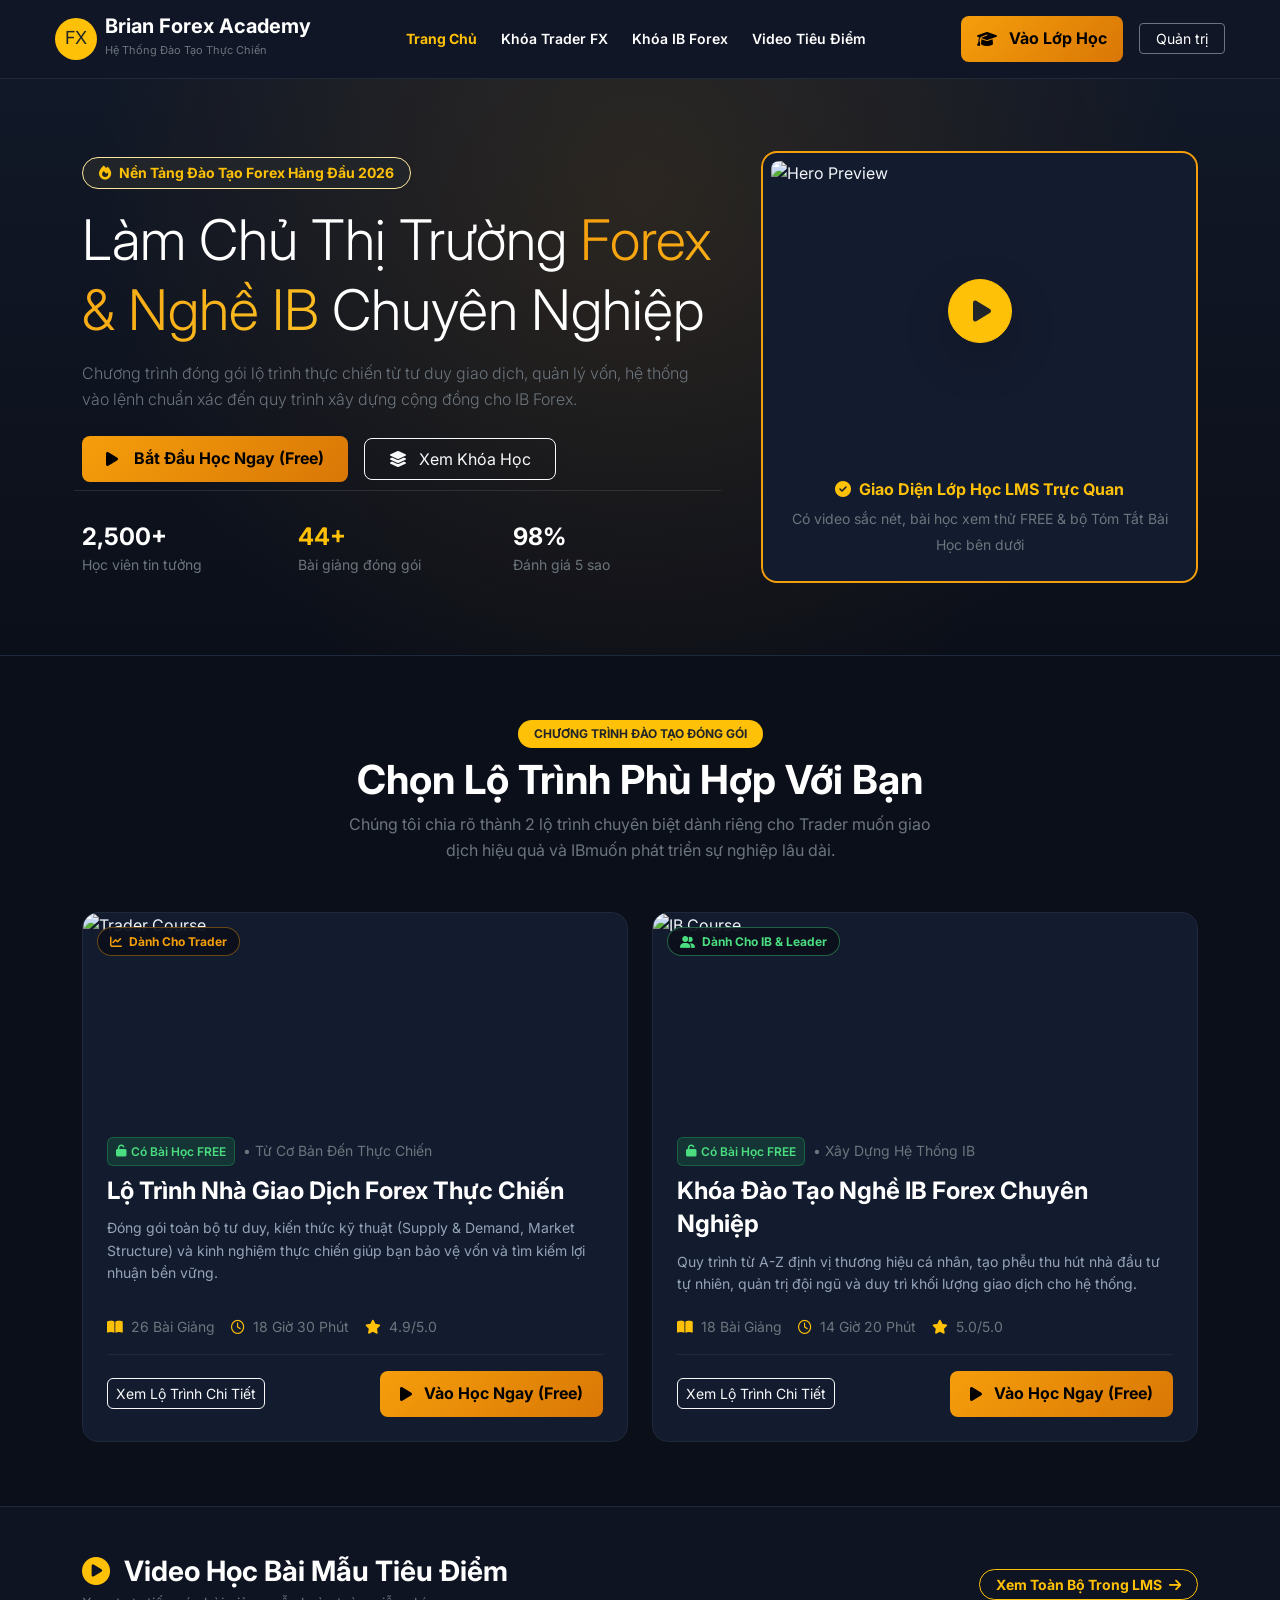
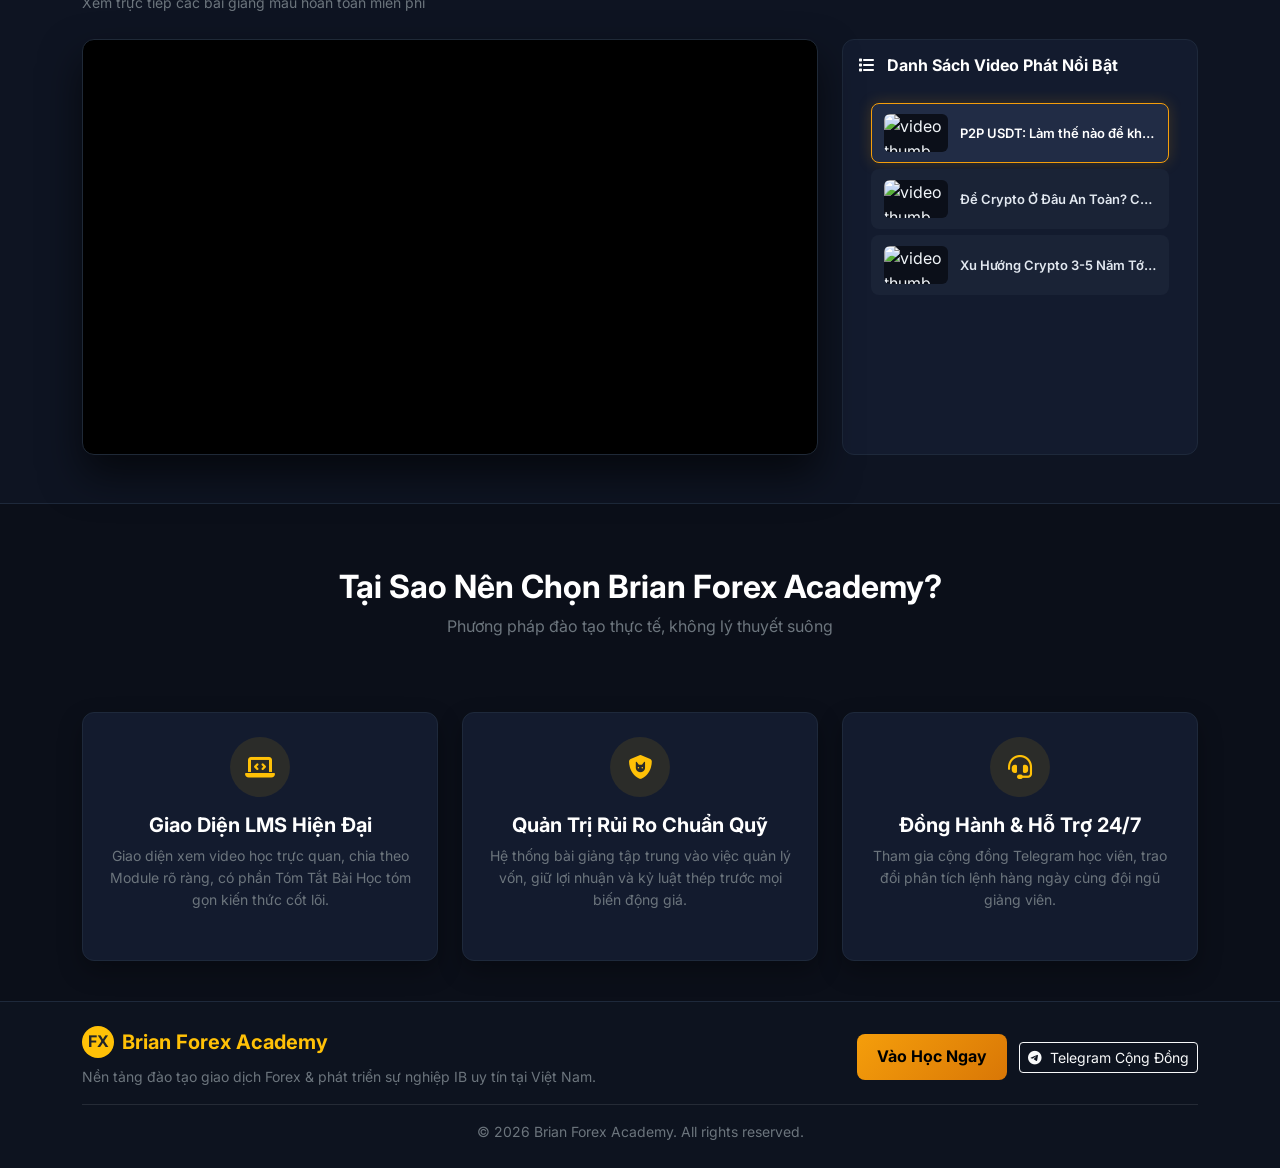
==== index.html @ 34efaf7a "Transform website into dedicated Brian Forex Academy Course Platform: update homepage to full Course" ====
<!DOCTYPE html>
<html lang="vi">
<head>
    <meta charset="UTF-8">
    <meta name="viewport" content="width=device-width, initial-scale=1.0">
    <title>Brian Forex Academy - Nền Tảng Đào Tạo Forex Thực Chiến</title>
    <!-- Google Fonts Inter & Bootstrap 5 -->
    <link href="https://fonts.googleapis.com/css2?family=Inter:wght@400;500;600;700;800&display=swap" rel="stylesheet">
    <link href="https://cdn.jsdelivr.net/npm/bootstrap@5.3.0/dist/css/bootstrap.min.css" rel="stylesheet">
    <!-- FontAwesome Icons -->
    <link rel="stylesheet" href="https://cdnjs.cloudflare.com/ajax/libs/font-awesome/6.4.0/css/all.min.css">
    <link rel="stylesheet" href="style.css">
    <!-- Netlify Identity Widget -->
    <script src="https://identity.netlify.com/v1/netlify-identity-widget.js"></script>
</head>
<body class="lms-body">

    <!-- Top Navigation Header -->
    <header class="py-3 px-4 sticky-top" style="background: rgba(17, 24, 39, 0.95); backdrop-filter: blur(12px); border-bottom: 1px solid #1f2937; z-index: 1000;">
        <div class="container d-flex align-items-center justify-content-between">
            <a href="index.html" class="d-flex align-items-center gap-2 text-decoration-none">
                <div class="rounded-circle bg-warning text-dark d-flex align-items-center justify-content-center fw-extrabold" style="width:42px; height:42px; font-size:18px;">FX</div>
                <div>
                    <span class="fs-5 fw-bold text-white d-block lh-1">Brian Forex Academy</span>
                    <span class="text-secondary small" style="font-size:11px;">Hệ Thống Đào Tạo Thực Chiến</span>
                </div>
            </a>
            
            <nav class="d-none d-md-flex align-items-center gap-4">
                <a href="index.html" class="text-warning fw-bold text-decoration-none small">Trang Chủ</a>
                <a href="course.html?course=forex-trader" class="text-white hover-warning text-decoration-none small fw-semibold">Khóa Trader FX</a>
                <a href="course.html?course=forex-ib" class="text-white hover-warning text-decoration-none small fw-semibold">Khóa IB Forex</a>
                <a href="#featured-videos" class="text-white hover-warning text-decoration-none small fw-semibold">Video Tiêu Điểm</a>
            </nav>

            <div class="d-flex align-items-center gap-3">
                <a href="learn.html?course=forex-trader" class="btn-gold btn-sm px-3">
                    <i class="fa-solid fa-graduation-cap me-1"></i> Vào Lớp Học
                </a>
                <a href="/admin/" class="btn btn-outline-secondary btn-sm px-3 text-white border-secondary">Quản trị</a>
            </div>
        </div>
    </header>

    <!-- Hero Section: Main Academy Banner -->
    <section class="py-5 text-center text-md-start" style="background: radial-gradient(circle at 50% 20%, rgba(245, 158, 11, 0.12) 0%, rgba(11, 15, 25, 0) 70%), linear-gradient(180deg, #111827 0%, #0b0f19 100%); border-bottom: 1px solid #1e293b;">
        <div class="container py-4">
            <div class="row align-items-center g-5">
                <div class="col-lg-7">
                    <div class="d-inline-flex align-items-center gap-2 bg-dark border border-warning-subtle text-warning px-3 py-1 rounded-pill small fw-bold mb-3">
                        <i class="fa-solid fa-fire text-warning"></i> Nền Tảng Đào Tạo Forex Hàng Đầu 2026
                    </div>
                    <h1 class="display-4 fw-extrabold text-white mb-3 lh-sm">
                        Làm Chủ Thị Trường <span style="color: #f59e0b; background: linear-gradient(135deg, #f59e0b 0%, #fbbf24 100%); -webkit-background-clip: text; -webkit-text-fill-color: transparent;">Forex & Nghề IB</span> Chuyên Nghiệp
                    </h1>
                    <p class="lead text-secondary mb-4 fs-6" style="max-width: 620px;">
                        Chương trình đóng gói lộ trình thực chiến từ tư duy giao dịch, quản lý vốn, hệ thống vào lệnh chuẩn xác đến quy trình xây dựng cộng đồng cho IB Forex.
                    </p>

                    <div class="d-flex flex-wrap align-items-center gap-3 justify-content-center justify-content-md-start mb-4">
                        <a href="learn.html?course=forex-trader" class="btn-gold btn-lg px-4 fs-6">
                            <i class="fa-solid fa-play me-2"></i> Bắt Đầu Học Ngay (Free)
                        </a>
                        <a href="#courses-overview" class="btn btn-outline-light btn-lg px-4 fs-6 rounded-3">
                            <i class="fa-solid fa-layer-group me-2"></i> Xem Khóa Học
                        </a>
                    </div>

                    <!-- Trust Stats Badges -->
                    <div class="row g-3 pt-3 border-top border-secondary border-opacity-25 text-center text-md-start">
                        <div class="col-4">
                            <h4 class="fw-bold text-white mb-0">2,500+</h4>
                            <small class="text-secondary">Học viên tin tưởng</small>
                        </div>
                        <div class="col-4">
                            <h4 class="fw-bold text-warning mb-0">44+</h4>
                            <small class="text-secondary">Bài giảng đóng gói</small>
                        </div>
                        <div class="col-4">
                            <h4 class="fw-bold text-white mb-0">98%</h4>
                            <small class="text-secondary">Đánh giá 5 sao</small>
                        </div>
                    </div>
                </div>

                <div class="col-lg-5">
                    <div class="course-card-dark p-2" style="border: 2px solid #f59e0b; background: #131b2e;">
                        <div class="position-relative overflow-hidden rounded-3">
                            <img src="https://images.unsplash.com/photo-1611974789855-9c2a0a7236a3?auto=format&fit=crop&w=1200&q=80" class="w-100" style="height: 300px; object-fit: cover;" alt="Hero Preview">
                            <a href="learn.html?course=forex-trader" class="position-absolute top-50 start-50 translate-middle btn btn-warning rounded-circle d-flex align-items-center justify-content-center shadow-lg" style="width:64px; height:64px; font-size:24px;">
                                <i class="fa-solid fa-play text-dark ms-1"></i>
                            </a>
                        </div>
                        <div class="p-3 text-center">
                            <div class="text-warning fw-bold mb-1"><i class="fa-solid fa-circle-check me-1"></i> Giao Diện Lớp Học LMS Trực Quan</div>
                            <small class="text-secondary">Có video sắc nét, bài học xem thử FREE & bộ Tóm Tắt Bài Học bên dưới</small>
                        </div>
                    </div>
                </div>
            </div>
        </div>
    </section>

    <!-- Main Course Selection Section -->
    <section class="py-5" id="courses-overview">
        <div class="container py-3">
            <div class="text-center mb-5">
                <span class="badge bg-warning text-dark font-bold px-3 py-2 rounded-pill mb-2">CHƯƠNG TRÌNH ĐÀO TẠO ĐÓNG GÓI</span>
                <h2 class="display-6 fw-bold text-white">Chọn Lộ Trình Phù Hợp Với Bạn</h2>
                <p class="text-secondary mx-auto" style="max-width: 600px;">
                    Chúng tôi chia rõ thành 2 lộ trình chuyên biệt dành riêng cho Trader muốn giao dịch hiệu quả và IBmuốn phát triển sự nghiệp lâu dài.
                </p>
            </div>

            <div class="row g-4">
                <!-- Course 1: Trader Track -->
                <div class="col-lg-6">
                    <div class="course-card-dark">
                        <div class="course-card-img-wrapper">
                            <img src="https://images.unsplash.com/photo-1611974789855-9c2a0a7236a3?auto=format&fit=crop&w=1200&q=80" class="course-card-img" alt="Trader Course">
                            <span class="course-card-badge"><i class="fa-solid fa-chart-line me-1"></i> Dành Cho Trader</span>
                        </div>
                        <div class="course-card-body">
                            <div class="d-flex align-items-center gap-2 mb-2">
                                <span class="badge-free py-1 px-2"><i class="fa-solid fa-unlock"></i> Có Bài Học FREE</span>
                                <span class="text-secondary small">• Từ Cơ Bản Đến Thực Chiến</span>
                            </div>
                            <h3 class="course-card-title fs-4">Lộ Trình Nhà Giao Dịch Forex Thực Chiến</h3>
                            <p class="course-card-desc">
                                Đóng gói toàn bộ tư duy, kiến thức kỹ thuật (Supply & Demand, Market Structure) và kinh nghiệm thực chiến giúp bạn bảo vệ vốn và tìm kiếm lợi nhuận bền vững.
                            </p>

                            <div class="d-flex align-items-center gap-3 text-secondary small mb-3">
                                <span><i class="fa-solid fa-book-open text-warning me-1"></i> 26 Bài Giảng</span>
                                <span><i class="fa-regular fa-clock text-warning me-1"></i> 18 Giờ 30 Phút</span>
                                <span><i class="fa-solid fa-star text-warning me-1"></i> 4.9/5.0</span>
                            </div>

                            <div class="course-card-footer">
                                <a href="course.html?course=forex-trader" class="btn btn-outline-light btn-sm rounded-2">
                                    Xem Lộ Trình Chi Tiết
                                </a>
                                <a href="learn.html?course=forex-trader" class="btn-gold btn-sm">
                                    <i class="fa-solid fa-play me-1"></i> Vào Học Ngay (Free)
                                </a>
                            </div>
                        </div>
                    </div>
                </div>

                <!-- Course 2: IB Track -->
                <div class="col-lg-6">
                    <div class="course-card-dark">
                        <div class="course-card-img-wrapper">
                            <img src="https://images.unsplash.com/photo-1551836022-d5d88e9218df?auto=format&fit=crop&w=1200&q=80" class="course-card-img" alt="IB Course">
                            <span class="course-card-badge" style="color: #4ade80; border-color: rgba(74,222,128,0.4);"><i class="fa-solid fa-user-group me-1"></i> Dành Cho IB & Leader</span>
                        </div>
                        <div class="course-card-body">
                            <div class="d-flex align-items-center gap-2 mb-2">
                                <span class="badge-free py-1 px-2"><i class="fa-solid fa-unlock"></i> Có Bài Học FREE</span>
                                <span class="text-secondary small">• Xây Dựng Hệ Thống IB</span>
                            </div>
                            <h3 class="course-card-title fs-4">Khóa Đào Tạo Nghề IB Forex Chuyên Nghiệp</h3>
                            <p class="course-card-desc">
                                Quy trình từ A-Z định vị thương hiệu cá nhân, tạo phễu thu hút nhà đầu tư tự nhiên, quản trị đội ngũ và duy trì khối lượng giao dịch cho hệ thống.
                            </p>

                            <div class="d-flex align-items-center gap-3 text-secondary small mb-3">
                                <span><i class="fa-solid fa-book-open text-warning me-1"></i> 18 Bài Giảng</span>
                                <span><i class="fa-regular fa-clock text-warning me-1"></i> 14 Giờ 20 Phút</span>
                                <span><i class="fa-solid fa-star text-warning me-1"></i> 5.0/5.0</span>
                            </div>

                            <div class="course-card-footer">
                                <a href="course.html?course=forex-ib" class="btn btn-outline-light btn-sm rounded-2">
                                    Xem Lộ Trình Chi Tiết
                                </a>
                                <a href="learn.html?course=forex-ib" class="btn-gold btn-sm">
                                    <i class="fa-solid fa-play me-1"></i> Vào Học Ngay (Free)
                                </a>
                            </div>
                        </div>
                    </div>
                </div>
            </div>
        </div>
    </section>

    <!-- Featured Video Showcase Section -->
    <section class="py-5" id="featured-videos" style="background: #0e1422; border-top: 1px solid #1e293b; border-bottom: 1px solid #1e293b;">
        <div class="container">
            <div class="d-flex align-items-center justify-content-between mb-4 flex-wrap gap-2">
                <div>
                    <h3 class="fw-bold text-white mb-1"><i class="fa-solid fa-circle-play text-warning me-2"></i> Video Học Bài Mẫu Tiêu Điểm</h3>
                    <p class="text-secondary small mb-0">Xem trực tiếp các bài giảng mẫu hoàn toàn miễn phí</p>
                </div>
                <a href="learn.html?course=forex-trader" class="btn btn-outline-warning btn-sm px-3 rounded-pill fw-bold">
                    Xem Toàn Bộ Trong LMS <i class="fa-solid fa-arrow-right ms-1"></i>
                </a>
            </div>

            <div class="row g-4">
                <div class="col-lg-8">
                    <div class="video-player-wrapper">
                        <iframe id="main-video-player" src="https://www.youtube.com/embed/2LYNDduF8Ko" title="YouTube video player" allowfullscreen></iframe>
                    </div>
                </div>
                <div class="col-lg-4">
                    <div class="playlist-sidebar-card p-3" style="max-height: 440px;">
                        <h6 class="fw-bold text-white mb-3 text-warning"><i class="fa-solid fa-list me-2"></i> Danh Sách Video Phát Nổi Bật</h6>
                        <div class="playlist-scroll-area" id="youtube-playlist">
                            <!-- Populated dynamically via JS -->
                        </div>
                    </div>
                </div>
            </div>
        </div>
    </section>

    <!-- Why Choose Brian Forex Academy -->
    <section class="py-5">
        <div class="container py-3">
            <div class="text-center mb-5">
                <h2 class="fw-bold text-white">Tại Sao Nên Chọn Brian Forex Academy?</h2>
                <p class="text-secondary">Phương pháp đào tạo thực tế, không lý thuyết suông</p>
            </div>

            <div class="row g-4">
                <div class="col-md-4">
                    <div class="lesson-summary-box text-center h-100 p-4">
                        <div class="rounded-circle bg-warning bg-opacity-10 text-warning d-inline-flex align-items-center justify-content-center mb-3" style="width:60px; height:60px; font-size:24px;">
                            <i class="fa-solid fa-laptop-code"></i>
                        </div>
                        <h5 class="fw-bold text-white mb-2">Giao Diện LMS Hiện Đại</h5>
                        <p class="text-secondary small mb-0">Giao diện xem video học trực quan, chia theo Module rõ ràng, có phần Tóm Tắt Bài Học tóm gọn kiến thức cốt lõi.</p>
                    </div>
                </div>

                <div class="col-md-4">
                    <div class="lesson-summary-box text-center h-100 p-4">
                        <div class="rounded-circle bg-warning bg-opacity-10 text-warning d-inline-flex align-items-center justify-content-center mb-3" style="width:60px; height:60px; font-size:24px;">
                            <i class="fa-solid fa-shield-cat"></i>
                        </div>
                        <h5 class="fw-bold text-white mb-2">Quản Trị Rủi Ro Chuẩn Quỹ</h5>
                        <p class="text-secondary small mb-0">Hệ thống bài giảng tập trung vào việc quản lý vốn, giữ lợi nhuận và kỷ luật thép trước mọi biến động giá.</p>
                    </div>
                </div>

                <div class="col-md-4">
                    <div class="lesson-summary-box text-center h-100 p-4">
                        <div class="rounded-circle bg-warning bg-opacity-10 text-warning d-inline-flex align-items-center justify-content-center mb-3" style="width:60px; height:60px; font-size:24px;">
                            <i class="fa-solid fa-headset"></i>
                        </div>
                        <h5 class="fw-bold text-white mb-2">Đồng Hành & Hỗ Trợ 24/7</h5>
                        <p class="text-secondary small mb-0">Tham gia cộng đồng Telegram học viên, trao đổi phân tích lệnh hàng ngày cùng đội ngũ giảng viên.</p>
                    </div>
                </div>
            </div>
        </div>
    </section>

    <!-- Footer -->
    <footer class="py-4" style="background-color: #0d131f; border-top: 1px solid #1e293b;">
        <div class="container text-center text-md-start">
            <div class="row g-4 align-items-center">
                <div class="col-md-6">
                    <div class="d-flex align-items-center gap-2 mb-2">
                        <div class="rounded-circle bg-warning text-dark d-flex align-items-center justify-content-center fw-bold" style="width:32px; height:32px;">FX</div>
                        <h5 class="fw-bold text-warning mb-0">Brian Forex Academy</h5>
                    </div>
                    <p class="text-secondary small mb-0">Nền tảng đào tạo giao dịch Forex & phát triển sự nghiệp IB uy tín tại Việt Nam.</p>
                </div>
                <div class="col-md-6 text-md-end">
                    <a href="learn.html?course=forex-trader" class="btn-gold btn-sm me-2">Vào Học Ngay</a>
                    <a href="https://t.me/" target="_blank" class="btn btn-outline-light btn-sm"><i class="fa-brands fa-telegram me-1"></i> Telegram Cộng Đồng</a>
                </div>
            </div>
            <hr class="my-3 border-secondary opacity-25">
            <div class="text-center text-secondary small">
                © 2026 Brian Forex Academy. All rights reserved.
            </div>
        </div>
    </footer>

    <!-- Bootstrap JS -->
    <script src="https://cdn.jsdelivr.net/npm/bootstrap@5.3.0/dist/js/bootstrap.bundle.min.js"></script>

    <script>
        // Video Playlist Integration
        let playlistData = [
            { youtubeId: "2LYNDduF8Ko", title: "P2P USDT: Làm thế nào để không bị khóa tài khoản?" },
            { youtubeId: "9X3l4EcSwNc", title: "Để Crypto Ở Đâu An Toàn? Cơn Ác Mộng Hack Ví Metamask & Sập Sàn Tập Trung" },
            { youtubeId: "OLGOzdNUjYw", title: "Xu Hướng Crypto 3-5 Năm Tới: Cuộc Cách Mạng Thanh Toán Bằng Stablecoin" }
        ];

        function getYouTubeId(urlOrId) {
            if (!urlOrId) return '';
            const regExp = /^.*(youtu.be\/|v\/|u\/\w\/|embed\/|watch\?v=|\&v=)([^#\&\?]*).*/;
            const match = urlOrId.match(regExp);
            return (match && match[2].length === 11) ? match[2] : urlOrId.trim();
        }

        function renderVideos() {
            const playlistContainer = document.getElementById('youtube-playlist');
            if (playlistContainer) {
                playlistContainer.innerHTML = playlistData.map((video, index) => {
                    const cleanId = getYouTubeId(video.youtubeId);
                    const thumbUrl = `https://img.youtube.com/vi/${cleanId}/mqdefault.jpg`;
                    return `
                        <div class="playlist-video-item ${index === 0 ? 'active' : ''}" onclick="playVideo('${cleanId}', this)">
                            <img src="${thumbUrl}" class="video-item-thumb" alt="video thumb">
                            <div class="video-item-title">${video.title}</div>
                        </div>
                    `;
                }).join('');
            }
        }

        function playVideo(id, element) {
            const player = document.getElementById('main-video-player');
            if (player) {
                player.src = `https://www.youtube.com/embed/${id}?autoplay=1`;
            }
            document.querySelectorAll('.playlist-video-item').forEach(item => item.classList.remove('active'));
            if (element) element.classList.add('active');
        }

        async function loadVideos() {
            try {
                const response = await fetch(`content/videos.json?t=${Date.now()}`);
                if (response.ok) {
                    const fetchedVideos = await response.json();
                    if (fetchedVideos && fetchedVideos.length > 0) {
                        playlistData = fetchedVideos;
                    }
                }
            } catch (e) {
                console.warn("Lỗi tải danh sách video: ", e);
            }
            renderVideos();
        }

        window.addEventListener('DOMContentLoaded', loadVideos);
    </script>
</body>
</html>
---- style.css ----
/*
Theme Name: Brian Crypto Việt
Theme URI: https://5phutcrypto.io/
Author: Antigravity AI
Author URI: https://github.com/google-deepmind
Description: A custom premium dark-themed WordPress theme cloning 100% of the UI/UX of 5phutcrypto.io under the name Brian Crypto Việt.
Version: 1.0.0
License: GNU General Public License v2 or later
License URI: http://www.gnu.org/licenses/gpl-2.0.html
Text Domain: brian-crypto-viet
*/

/* Core Theme Design Tokens & Variables */
:root {
    --h-color-bg: #ffffff;
    --h-color-bg-card: #f8fafc;
    --h-color-border: #e2e8f0;
    --h-color-text-primary: #000000;
    --h-color-text-secondary: #333333;
    
    /* 5 Phút Crypto Brand Yellow */
    --h-color-yellow: #fcb900;
    --h-color-yellow-hover: #e0a500;
    --h-color-yellow-light: rgba(252, 185, 0, 0.08);
    
    /* Status Colors */
    --h-color-green: #16a34a;
    --h-color-green-bg: rgba(22, 163, 74, 0.08);
    --h-color-red: #dc2626;
    --h-color-red-bg: rgba(220, 38, 38, 0.08);
    
    --h-font-sans: 'Inter', -apple-system, BlinkMacSystemFont, "Segoe UI", Roboto, sans-serif;
    --h-transition: all 0.3s cubic-bezier(0.4, 0, 0.2, 1);
}

/* Global Reset & Base Styles */
* {
    box-sizing: border-box;
    margin: 0;
    padding: 0;
}

body {
    background-color: var(--h-color-bg);
    color: var(--h-color-text-primary);
    font-family: var(--h-font-sans);
    line-height: 1.6;
    overflow-x: hidden;
}

a {
    color: inherit;
    text-decoration: none;
    transition: var(--h-transition);
}

img {
    max-width: 100%;
    height: auto;
    display: block;
}

/* Scrollbar styling */
::-webkit-scrollbar {
    width: 8px;
    height: 8px;
}
::-webkit-scrollbar-track {
    background: var(--h-color-bg);
}
::-webkit-scrollbar-thumb {
    background: #cbd5e1;
    border-radius: 4px;
}
::-webkit-scrollbar-thumb:hover {
    background: #94a3b8;
}

/* Shared Premium UI Components */
.btn-yellow {
    background-color: var(--h-color-yellow);
    color: #000000;
    font-weight: 600;
    padding: 10px 24px;
    border-radius: 8px;
    border: none;
    cursor: pointer;
    transition: var(--h-transition);
    display: inline-flex;
    align-items: center;
    justify-content: center;
    gap: 8px;
}

.btn-yellow:hover {
    background-color: var(--h-color-yellow-hover);
    transform: translateY(-2px);
    box-shadow: 0 4px 15px rgba(252, 185, 0, 0.2);
}

.card-custom {
    background-color: var(--h-color-bg-card);
    border: 1px solid var(--h-color-border);
    border-radius: 12px;
    overflow: hidden;
    transition: var(--h-transition);
}

.card-custom:hover {
    border-color: rgba(252, 185, 0, 0.4);
    transform: translateY(-4px);
    box-shadow: 0 10px 30px rgba(0, 0, 0, 0.06);
}

/* Post Content Styling (Links, Blockquotes, Image Captions) */
.post-content a {
    color: #2563eb; /* Royal Blue giống hình mẫu */
    font-weight: 500;
    text-decoration: underline;
    transition: var(--h-transition);
}
.post-content a:hover {
    color: #1d4ed8;
}
.post-content em {
    display: block;
    text-align: center;
    font-style: italic;
    color: #64748b;
    font-size: 14px;
    margin-top: 8px;
    margin-bottom: 24px;
}

/* Constrain Header width to match 5 Phút Crypto premium layout */
header .container {
    max-width: 1200px !important;
    padding-left: 15px !important;
    padding-right: 15px !important;
    margin: 0 auto;
}

/* Table of Contents (Mục lục) Premium Styling */
.toc-box {
    background-color: var(--h-color-bg-card);
    border: 1px solid var(--h-color-border);
    border-radius: 12px;
    max-width: 500px;
    margin-bottom: 30px;
    box-shadow: 0 4px 12px rgba(0, 0, 0, 0.02);
}
.toc-link {
    color: var(--h-color-text-primary);
    transition: var(--h-transition);
    font-size: 15px;
    display: inline-block;
}
.toc-link:hover, .toc-link.active {
    color: var(--h-color-yellow) !important;
    transform: translateX(4px);
}

/* ==========================================================================
   LMS LEARNING CLASSROOM & FOREX COURSE ACADEMY STYLING (MATCHING IMAGE)
   ========================================================================== */

/* Dark Mode Theme Tokens for LMS Classroom */
body.lms-body {
    background-color: #0b0f19 !important;
    color: #f1f5f9 !important;
    font-family: 'Inter', -apple-system, BlinkMacSystemFont, "Segoe UI", Roboto, sans-serif;
    overflow-x: hidden;
}

/* LMS Top Bar Navigation */
.lms-topbar {
    background-color: #111827;
    border-bottom: 1px solid #1f2937;
    padding: 12px 24px;
    display: flex;
    align-items: center;
    justify-content: space-between;
    position: sticky;
    top: 0;
    z-index: 1000;
}

.lms-topbar-title {
    font-size: 16px;
    font-weight: 700;
    color: #ffffff;
    display: flex;
    align-items: center;
    gap: 12px;
}

.lms-topbar-subtitle {
    font-size: 13px;
    color: #94a3b8;
    font-weight: 400;
}

.lms-close-btn {
    background: rgba(255, 255, 255, 0.08);
    color: #f8fafc;
    border: 1px solid rgba(255, 255, 255, 0.12);
    width: 40px;
    height: 40px;
    border-radius: 8px;
    display: flex;
    align-items: center;
    justify-content: center;
    cursor: pointer;
    transition: all 0.2s ease;
    font-size: 18px;
}

.lms-close-btn:hover {
    background: #f59e0b;
    color: #000000;
    border-color: #f59e0b;
    transform: scale(1.05);
}

/* LMS Video Player Main Wrapper */
.lms-container {
    padding: 24px;
    max-width: 1600px;
    margin: 0 auto;
}

.video-player-wrapper {
    position: relative;
    width: 100%;
    padding-bottom: 56.25%; /* 16:9 Aspect Ratio */
    height: 0;
    background-color: #000000;
    border-radius: 12px;
    overflow: hidden;
    box-shadow: 0 20px 40px rgba(0, 0, 0, 0.6);
    border: 1px solid #1f2937;
}

.video-player-wrapper iframe {
    position: absolute;
    top: 0;
    left: 0;
    width: 100%;
    height: 100%;
    border: none;
}

/* Overlay for Locked Video */
.locked-video-overlay {
    position: absolute;
    top: 0;
    left: 0;
    width: 100%;
    height: 100%;
    background: rgba(11, 15, 25, 0.92);
    backdrop-filter: blur(10px);
    display: flex;
    flex-direction: column;
    align-items: center;
    justify-content: center;
    text-align: center;
    padding: 30px;
    z-index: 10;
    border-radius: 12px;
}

.locked-icon-circle {
    width: 70px;
    height: 70px;
    border-radius: 50%;
    background: rgba(245, 158, 11, 0.15);
    border: 2px solid #f59e0b;
    color: #f59e0b;
    display: flex;
    align-items: center;
    justify-content: center;
    font-size: 28px;
    margin-bottom: 16px;
}

/* Lesson Metadata Box below Video */
.lesson-meta-card {
    background-color: #131b2e;
    border: 1px solid #1e293b;
    border-radius: 12px;
    padding: 24px;
    margin-top: 20px;
    box-shadow: 0 10px 25px rgba(0, 0, 0, 0.3);
}

.lesson-meta-title {
    font-size: 22px;
    font-weight: 700;
    color: #ffffff;
    margin-bottom: 12px;
}

.badge-free {
    background: rgba(34, 197, 94, 0.15);
    color: #4ade80;
    border: 1px solid rgba(34, 197, 94, 0.3);
    padding: 4px 10px;
    border-radius: 6px;
    font-size: 12px;
    font-weight: 600;
    display: inline-flex;
    align-items: center;
    gap: 4px;
}

.badge-locked {
    background: rgba(239, 68, 68, 0.15);
    color: #f87171;
    border: 1px solid rgba(239, 68, 68, 0.3);
    padding: 4px 10px;
    border-radius: 6px;
    font-size: 12px;
    font-weight: 600;
    display: inline-flex;
    align-items: center;
    gap: 4px;
}

.lesson-progress-box {
    background-color: #1e293b;
    border-radius: 8px;
    padding: 12px 16px;
    display: flex;
    align-items: center;
    justify-content: center;
    gap: 8px;
    margin-top: 16px;
    font-size: 14px;
    color: #94a3b8;
}

/* Lesson Summary Card (Tóm tắt bài học) */
.lesson-summary-box {
    background-color: #131b2e;
    border: 1px solid #1e293b;
    border-radius: 12px;
    padding: 28px;
    margin-top: 24px;
    box-shadow: 0 10px 25px rgba(0, 0, 0, 0.3);
}

.summary-header-title {
    font-size: 18px;
    font-weight: 700;
    color: #ffffff;
    margin-bottom: 20px;
    display: flex;
    align-items: center;
    gap: 8px;
    border-bottom: 1px solid #1f2937;
    padding-bottom: 12px;
}

.summary-content {
    color: #cbd5e1;
    font-size: 15px;
    line-height: 1.8;
}

.summary-content h3 {
    font-size: 16px;
    font-weight: 700;
    color: #f59e0b;
    margin-top: 20px;
    margin-bottom: 10px;
}

.summary-content ul, .summary-content ol {
    padding-left: 20px;
    margin-bottom: 16px;
}

.summary-content li {
    margin-bottom: 8px;
}

.summary-content hr {
    border: 0;
    border-top: 1px solid #1e293b;
    margin: 20px 0;
}

/* Accordion Sidebar Playlist (Matching 100% User Screenshot) */
.playlist-sidebar-card {
    background-color: #131b2e;
    border: 1px solid #1e293b;
    border-radius: 12px;
    overflow: hidden;
    height: 100%;
    display: flex;
    flex-direction: column;
}

.playlist-sidebar-header {
    padding: 18px 20px;
    background-color: #111827;
    border-bottom: 1px solid #1e293b;
    display: flex;
    align-items: center;
    justify-content: space-between;
}

.playlist-sidebar-header h6 {
    font-size: 15px;
    font-weight: 700;
    color: #ffffff;
    margin: 0;
}

.playlist-sidebar-count {
    font-size: 12px;
    color: #94a3b8;
}

.playlist-scroll-area {
    overflow-y: auto;
    max-height: 750px;
    padding: 12px;
}

/* Module Accordion Item */
.module-accordion-card {
    background-color: #1a2336;
    border: 1px solid #26334d;
    border-radius: 10px;
    margin-bottom: 12px;
    overflow: hidden;
    transition: all 0.2s ease;
}

.module-accordion-header {
    padding: 14px 16px;
    display: flex;
    align-items: center;
    justify-content: space-between;
    cursor: pointer;
    user-select: none;
    background-color: #1a2336;
}

.module-accordion-header:hover {
    background-color: #212c45;
}

.module-index-badge {
    width: 28px;
    height: 28px;
    border-radius: 6px;
    background: rgba(245, 158, 11, 0.15);
    color: #f59e0b;
    font-weight: 700;
    font-size: 14px;
    display: flex;
    align-items: center;
    justify-content: center;
    flex-shrink: 0;
}

.module-title-text {
    font-size: 14px;
    font-weight: 700;
    color: #f8fafc;
    margin-left: 12px;
    flex-grow: 1;
}

.module-meta-info {
    font-size: 11px;
    color: #94a3b8;
    display: flex;
    align-items: center;
    gap: 8px;
}

.module-accordion-body {
    padding: 8px;
    background-color: #131b2e;
    border-top: 1px solid #26334d;
    display: block;
}

.module-accordion-card.collapsed .module-accordion-body {
    display: none;
}

/* Playlist Video Item Card (Inside Module) */
.playlist-video-item {
    display: flex;
    align-items: center;
    gap: 12px;
    padding: 10px 12px;
    border-radius: 8px;
    margin-bottom: 6px;
    cursor: pointer;
    background-color: #1a2336;
    border: 1px solid transparent;
    transition: all 0.2s ease;
}

.playlist-video-item:hover {
    background-color: #212c45;
    border-color: rgba(245, 158, 11, 0.3);
}

.playlist-video-item.active {
    background-color: #212c45 !important;
    border: 1px solid #f59e0b !important;
    box-shadow: 0 0 15px rgba(245, 158, 11, 0.2);
}

.video-item-index {
    font-size: 12px;
    font-weight: 700;
    color: #94a3b8;
    width: 22px;
    text-align: center;
    flex-shrink: 0;
}

.playlist-video-item.active .video-item-index {
    color: #f59e0b;
}

.video-item-thumb {
    width: 64px;
    height: 38px;
    border-radius: 6px;
    object-fit: cover;
    flex-shrink: 0;
    background-color: #0b0f19;
}

.video-item-details {
    flex-grow: 1;
    min-width: 0;
}

.video-item-title {
    font-size: 13px;
    font-weight: 600;
    color: #e2e8f0;
    white-space: nowrap;
    overflow: hidden;
    text-overflow: ellipsis;
    line-height: 1.4;
}

.playlist-video-item.active .video-item-title {
    color: #ffffff;
}

.video-item-badges {
    display: flex;
    align-items: center;
    gap: 6px;
    margin-top: 4px;
}

.tag-now-playing {
    background: #f59e0b;
    color: #000000;
    font-size: 10px;
    font-weight: 700;
    padding: 2px 6px;
    border-radius: 4px;
    display: inline-flex;
    align-items: center;
    gap: 3px;
}

/* Course Cards for index.html & course.html */
.course-card-dark {
    background: #131b2e;
    border: 1px solid #1e293b;
    border-radius: 16px;
    overflow: hidden;
    transition: all 0.3s ease;
    height: 100%;
    display: flex;
    flex-direction: column;
}

.course-card-dark:hover {
    transform: translateY(-6px);
    border-color: #f59e0b;
    box-shadow: 0 15px 35px rgba(245, 158, 11, 0.15);
}

.course-card-img-wrapper {
    position: relative;
    height: 200px;
    overflow: hidden;
}

.course-card-img {
    width: 100%;
    height: 100%;
    object-fit: cover;
    transition: transform 0.5s ease;
}

.course-card-dark:hover .course-card-img {
    transform: scale(1.05);
}

.course-card-badge {
    position: absolute;
    top: 14px;
    left: 14px;
    background: rgba(11, 15, 25, 0.85);
    backdrop-filter: blur(8px);
    color: #f59e0b;
    border: 1px solid rgba(245, 158, 11, 0.4);
    font-size: 12px;
    font-weight: 700;
    padding: 4px 12px;
    border-radius: 20px;
}

.course-card-body {
    padding: 24px;
    flex-grow: 1;
    display: flex;
    flex-direction: column;
}

.course-card-title {
    font-size: 20px;
    font-weight: 700;
    color: #ffffff;
    margin-bottom: 10px;
    line-height: 1.4;
}

.course-card-desc {
    color: #94a3b8;
    font-size: 14px;
    line-height: 1.6;
    margin-bottom: 20px;
    flex-grow: 1;
}

.course-card-footer {
    display: flex;
    align-items: center;
    justify-content: space-between;
    border-top: 1px solid #1e293b;
    padding-top: 16px;
    margin-top: auto;
}

.course-card-meta {
    font-size: 13px;
    color: #cbd5e1;
    display: flex;
    align-items: center;
    gap: 12px;
}

/* Button Gold */
.btn-gold {
    background: linear-gradient(135deg, #f59e0b 0%, #d97706 100%);
    color: #000000;
    font-weight: 700;
    border: none;
    border-radius: 8px;
    padding: 10px 20px;
    transition: all 0.25s ease;
    display: inline-flex;
    align-items: center;
    justify-content: center;
    gap: 8px;
}

.btn-gold:hover {
    background: linear-gradient(135deg, #fbbf24 0%, #f59e0b 100%);
    box-shadow: 0 4px 20px rgba(245, 158, 11, 0.4);
    color: #000000;
    transform: translateY(-2px);
}
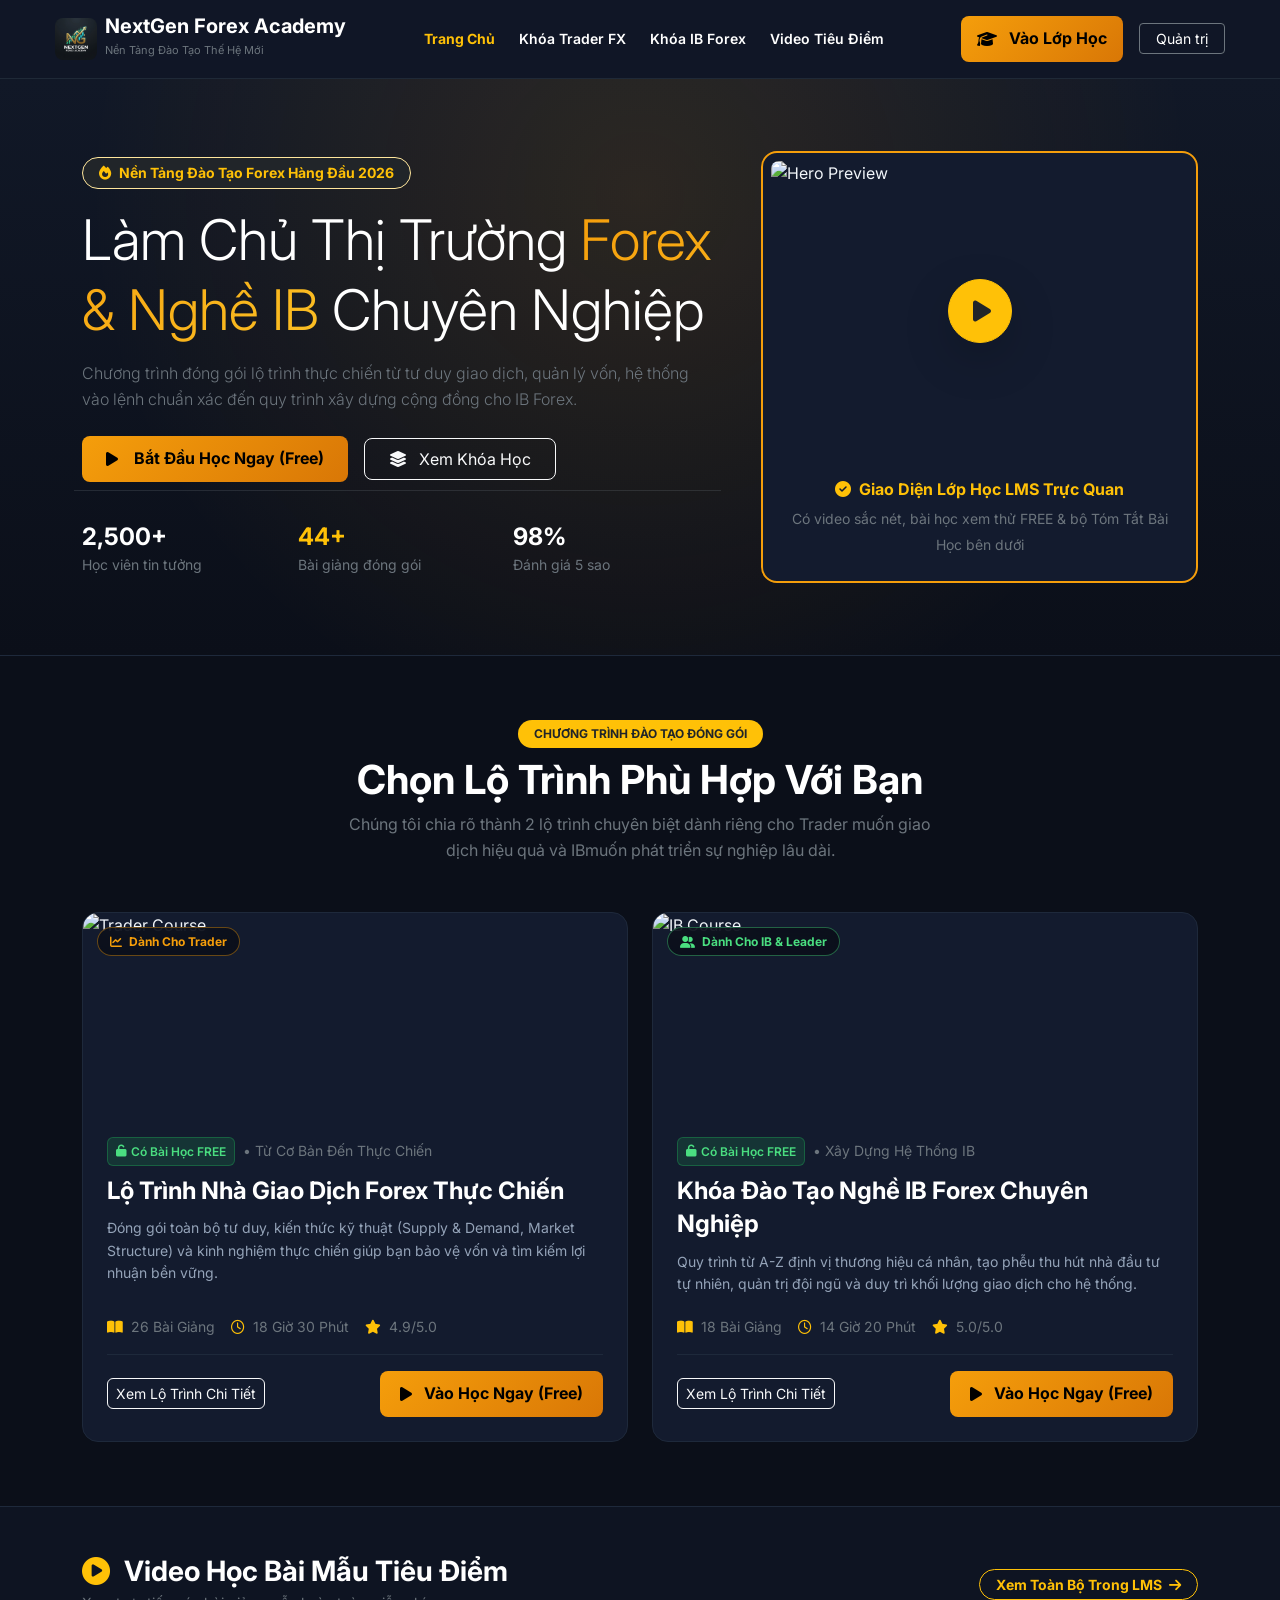
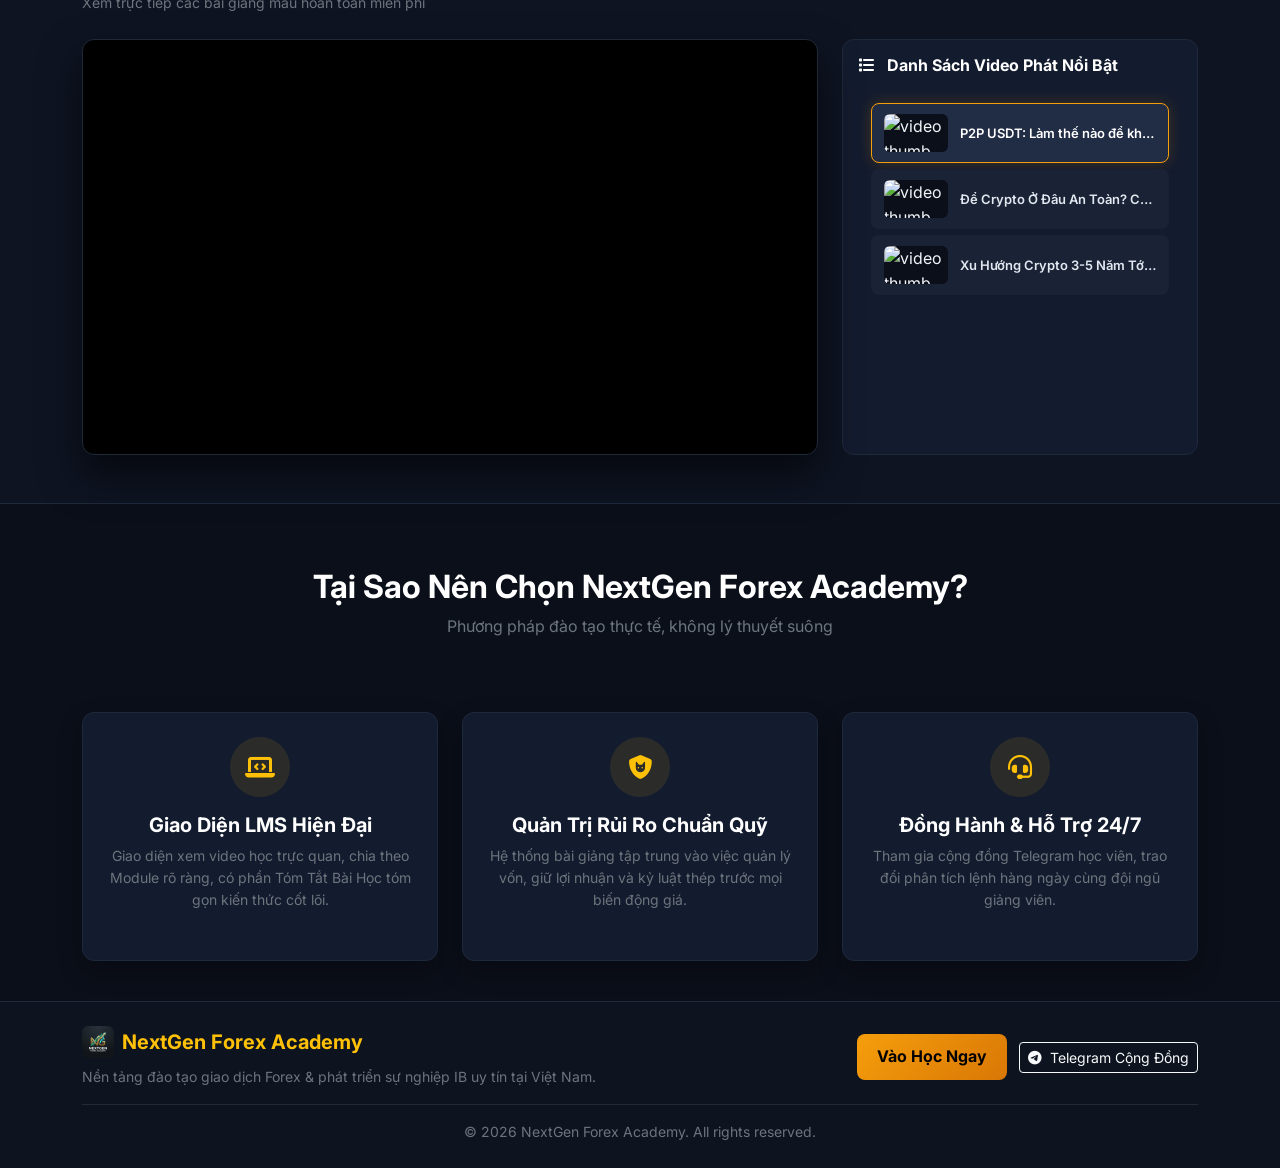
==== commit b5b39b00: "Rebrand platform to NextGen Forex Academy with custom logo design and updated community branding" ====
--- a/index.html
+++ b/index.html
@@ -19,10 +19,10 @@
     <header class="py-3 px-4 sticky-top" style="background: rgba(17, 24, 39, 0.95); backdrop-filter: blur(12px); border-bottom: 1px solid #1f2937; z-index: 1000;">
         <div class="container d-flex align-items-center justify-content-between">
             <a href="index.html" class="d-flex align-items-center gap-2 text-decoration-none">
-                <div class="rounded-circle bg-warning text-dark d-flex align-items-center justify-content-center fw-extrabold" style="width:42px; height:42px; font-size:18px;">FX</div>
+                <img src="assets/images/logo-nextgen.png" alt="NextGen Forex Academy Logo" style="height: 42px; width: 42px; object-fit: contain; border-radius: 8px;">
                 <div>
-                    <span class="fs-5 fw-bold text-white d-block lh-1">Brian Forex Academy</span>
-                    <span class="text-secondary small" style="font-size:11px;">Hệ Thống Đào Tạo Thực Chiến</span>
+                    <span class="fs-5 fw-bold text-white d-block lh-1">NextGen Forex Academy</span>
+                    <span class="text-secondary small" style="font-size:11px;">Nền Tảng Đào Tạo Thế Hệ Mới</span>
                 </div>
             </a>
             
@@ -217,11 +217,11 @@
         </div>
     </section>
 
-    <!-- Why Choose Brian Forex Academy -->
+    <!-- Why Choose NextGen Forex Academy -->
     <section class="py-5">
         <div class="container py-3">
             <div class="text-center mb-5">
-                <h2 class="fw-bold text-white">Tại Sao Nên Chọn Brian Forex Academy?</h2>
+                <h2 class="fw-bold text-white">Tại Sao Nên Chọn NextGen Forex Academy?</h2>
                 <p class="text-secondary">Phương pháp đào tạo thực tế, không lý thuyết suông</p>
             </div>
 
@@ -265,8 +265,8 @@
             <div class="row g-4 align-items-center">
                 <div class="col-md-6">
                     <div class="d-flex align-items-center gap-2 mb-2">
-                        <div class="rounded-circle bg-warning text-dark d-flex align-items-center justify-content-center fw-bold" style="width:32px; height:32px;">FX</div>
-                        <h5 class="fw-bold text-warning mb-0">Brian Forex Academy</h5>
+                        <img src="assets/images/logo-nextgen.png" alt="NextGen Logo" style="width:32px; height:32px; object-fit:contain; border-radius:6px;">
+                        <h5 class="fw-bold text-warning mb-0">NextGen Forex Academy</h5>
                     </div>
                     <p class="text-secondary small mb-0">Nền tảng đào tạo giao dịch Forex & phát triển sự nghiệp IB uy tín tại Việt Nam.</p>
                 </div>
@@ -277,7 +277,7 @@
             </div>
             <hr class="my-3 border-secondary opacity-25">
             <div class="text-center text-secondary small">
-                © 2026 Brian Forex Academy. All rights reserved.
+                © 2026 NextGen Forex Academy. All rights reserved.
             </div>
         </div>
     </footer>
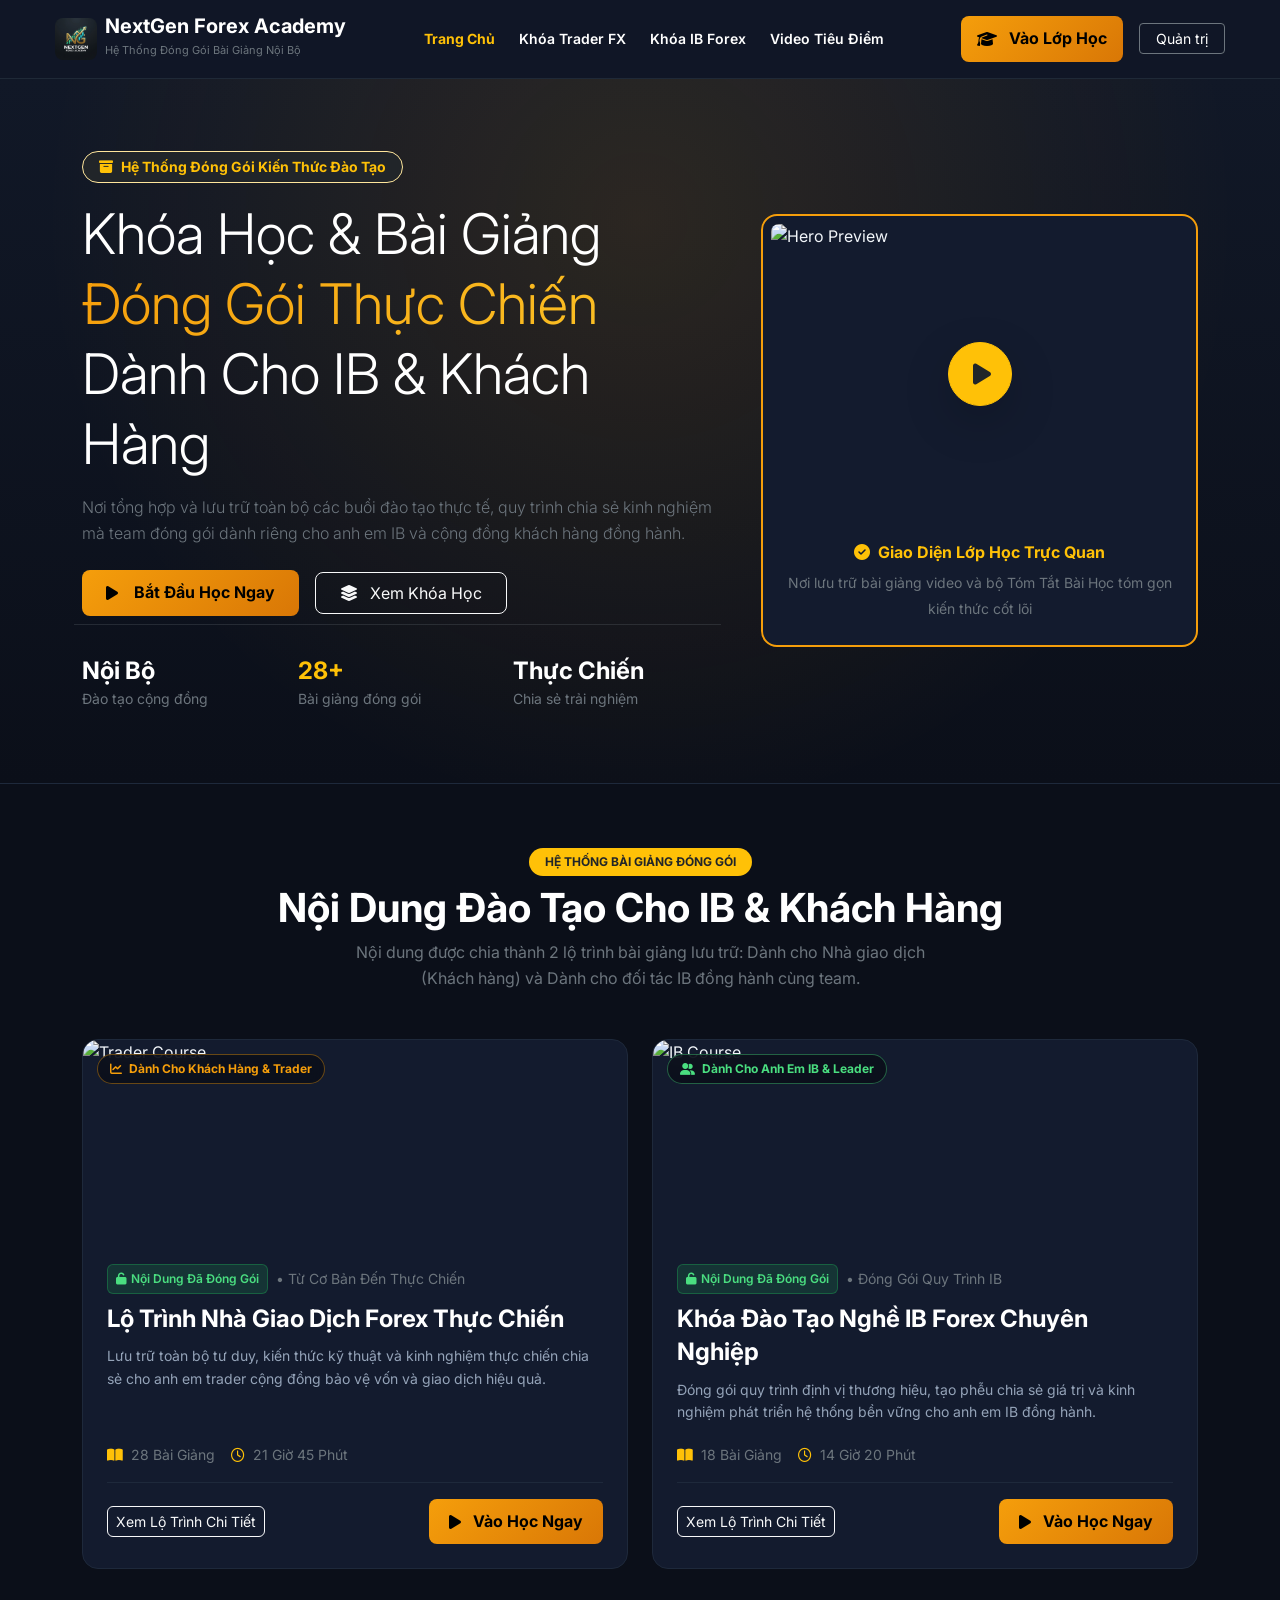
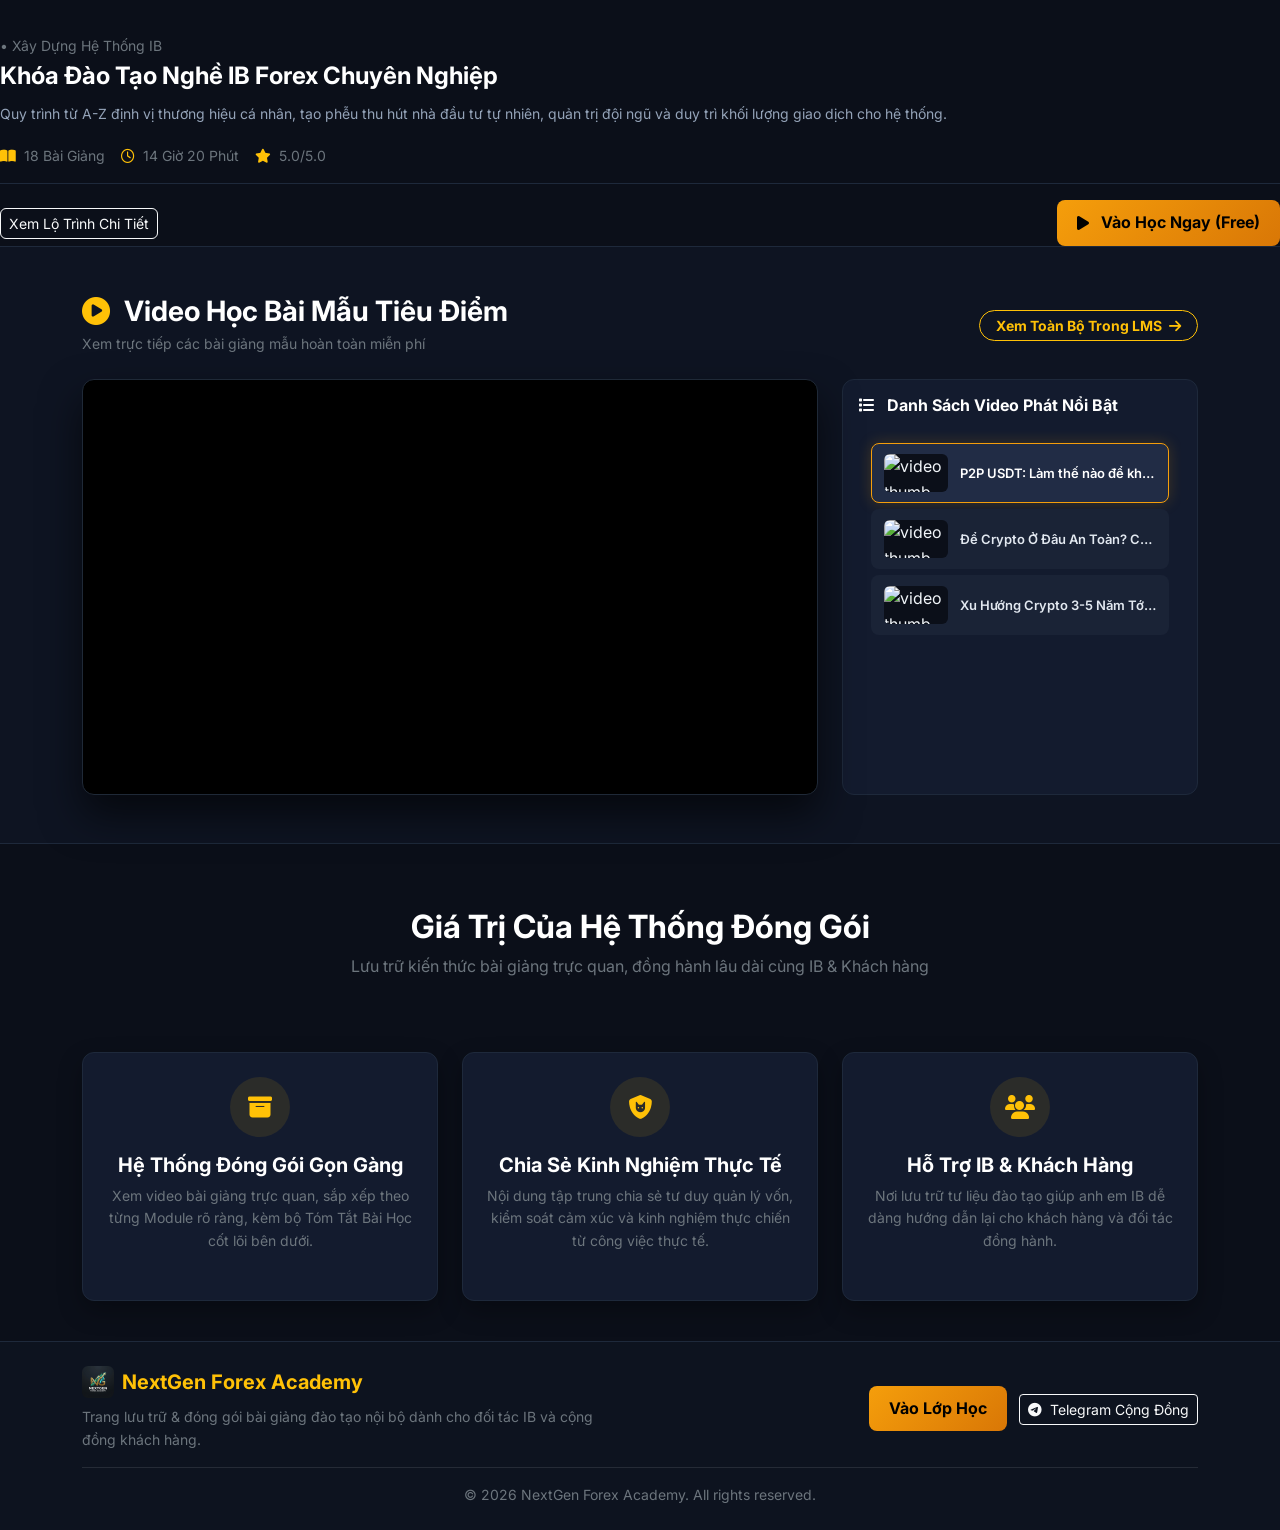
==== commit fa769479: "Update tone of voice to humble internal training archive for IB and clients" ====
--- a/index.html
+++ b/index.html
@@ -22,7 +22,7 @@
                 <img src="assets/images/logo-nextgen.png" alt="NextGen Forex Academy Logo" style="height: 42px; width: 42px; object-fit: contain; border-radius: 8px;">
                 <div>
                     <span class="fs-5 fw-bold text-white d-block lh-1">NextGen Forex Academy</span>
-                    <span class="text-secondary small" style="font-size:11px;">Nền Tảng Đào Tạo Thế Hệ Mới</span>
+                    <span class="text-secondary small" style="font-size:11px;">Hệ Thống Đóng Gói Bài Giảng Nội Bộ</span>
                 </div>
             </a>
             
@@ -48,18 +48,18 @@
             <div class="row align-items-center g-5">
                 <div class="col-lg-7">
                     <div class="d-inline-flex align-items-center gap-2 bg-dark border border-warning-subtle text-warning px-3 py-1 rounded-pill small fw-bold mb-3">
-                        <i class="fa-solid fa-fire text-warning"></i> Nền Tảng Đào Tạo Forex Hàng Đầu 2026
+                        <i class="fa-solid fa-box-archive text-warning"></i> Hệ Thống Đóng Gói Kiến Thức Đào Tạo
                     </div>
                     <h1 class="display-4 fw-extrabold text-white mb-3 lh-sm">
-                        Làm Chủ Thị Trường <span style="color: #f59e0b; background: linear-gradient(135deg, #f59e0b 0%, #fbbf24 100%); -webkit-background-clip: text; -webkit-text-fill-color: transparent;">Forex & Nghề IB</span> Chuyên Nghiệp
+                        Khóa Học & Bài Giảng <span style="color: #f59e0b; background: linear-gradient(135deg, #f59e0b 0%, #fbbf24 100%); -webkit-background-clip: text; -webkit-text-fill-color: transparent;">Đóng Gói Thực Chiến</span> Dành Cho IB & Khách Hàng
                     </h1>
-                    <p class="lead text-secondary mb-4 fs-6" style="max-width: 620px;">
-                        Chương trình đóng gói lộ trình thực chiến từ tư duy giao dịch, quản lý vốn, hệ thống vào lệnh chuẩn xác đến quy trình xây dựng cộng đồng cho IB Forex.
+                    <p class="lead text-secondary mb-4 fs-6" style="max-width: 650px;">
+                        Nơi tổng hợp và lưu trữ toàn bộ các buổi đào tạo thực tế, quy trình chia sẻ kinh nghiệm mà team đóng gói dành riêng cho anh em IB và cộng đồng khách hàng đồng hành.
                     </p>
 
                     <div class="d-flex flex-wrap align-items-center gap-3 justify-content-center justify-content-md-start mb-4">
                         <a href="learn.html?course=forex-trader" class="btn-gold btn-lg px-4 fs-6">
-                            <i class="fa-solid fa-play me-2"></i> Bắt Đầu Học Ngay (Free)
+                            <i class="fa-solid fa-play me-2"></i> Bắt Đầu Học Ngay
                         </a>
                         <a href="#courses-overview" class="btn btn-outline-light btn-lg px-4 fs-6 rounded-3">
                             <i class="fa-solid fa-layer-group me-2"></i> Xem Khóa Học
@@ -69,16 +69,16 @@
                     <!-- Trust Stats Badges -->
                     <div class="row g-3 pt-3 border-top border-secondary border-opacity-25 text-center text-md-start">
                         <div class="col-4">
-                            <h4 class="fw-bold text-white mb-0">2,500+</h4>
-                            <small class="text-secondary">Học viên tin tưởng</small>
+                            <h4 class="fw-bold text-white mb-0">Nội Bộ</h4>
+                            <small class="text-secondary">Đào tạo cộng đồng</small>
                         </div>
                         <div class="col-4">
-                            <h4 class="fw-bold text-warning mb-0">44+</h4>
+                            <h4 class="fw-bold text-warning mb-0">28+</h4>
                             <small class="text-secondary">Bài giảng đóng gói</small>
                         </div>
                         <div class="col-4">
-                            <h4 class="fw-bold text-white mb-0">98%</h4>
-                            <small class="text-secondary">Đánh giá 5 sao</small>
+                            <h4 class="fw-bold text-white mb-0">Thực Chiến</h4>
+                            <small class="text-secondary">Chia sẻ trải nghiệm</small>
                         </div>
                     </div>
                 </div>
@@ -92,8 +92,8 @@
                             </a>
                         </div>
                         <div class="p-3 text-center">
-                            <div class="text-warning fw-bold mb-1"><i class="fa-solid fa-circle-check me-1"></i> Giao Diện Lớp Học LMS Trực Quan</div>
-                            <small class="text-secondary">Có video sắc nét, bài học xem thử FREE & bộ Tóm Tắt Bài Học bên dưới</small>
+                            <div class="text-warning fw-bold mb-1"><i class="fa-solid fa-circle-check me-1"></i> Giao Diện Lớp Học Trực Quan</div>
+                            <small class="text-secondary">Nơi lưu trữ bài giảng video và bộ Tóm Tắt Bài Học tóm gọn kiến thức cốt lõi</small>
                         </div>
                     </div>
                 </div>
@@ -105,10 +105,10 @@
     <section class="py-5" id="courses-overview">
         <div class="container py-3">
             <div class="text-center mb-5">
-                <span class="badge bg-warning text-dark font-bold px-3 py-2 rounded-pill mb-2">CHƯƠNG TRÌNH ĐÀO TẠO ĐÓNG GÓI</span>
-                <h2 class="display-6 fw-bold text-white">Chọn Lộ Trình Phù Hợp Với Bạn</h2>
+                <span class="badge bg-warning text-dark font-bold px-3 py-2 rounded-pill mb-2">HỆ THỐNG BÀI GIẢNG ĐÓNG GÓI</span>
+                <h2 class="display-6 fw-bold text-white">Nội Dung Đào Tạo Cho IB & Khách Hàng</h2>
                 <p class="text-secondary mx-auto" style="max-width: 600px;">
-                    Chúng tôi chia rõ thành 2 lộ trình chuyên biệt dành riêng cho Trader muốn giao dịch hiệu quả và IBmuốn phát triển sự nghiệp lâu dài.
+                    Nội dung được chia thành 2 lộ trình bài giảng lưu trữ: Dành cho Nhà giao dịch (Khách hàng) và Dành cho đối tác IB đồng hành cùng team.
                 </p>
             </div>
 
@@ -118,22 +118,21 @@
                     <div class="course-card-dark">
                         <div class="course-card-img-wrapper">
                             <img src="https://images.unsplash.com/photo-1611974789855-9c2a0a7236a3?auto=format&fit=crop&w=1200&q=80" class="course-card-img" alt="Trader Course">
-                            <span class="course-card-badge"><i class="fa-solid fa-chart-line me-1"></i> Dành Cho Trader</span>
+                            <span class="course-card-badge"><i class="fa-solid fa-chart-line me-1"></i> Dành Cho Khách Hàng & Trader</span>
                         </div>
                         <div class="course-card-body">
                             <div class="d-flex align-items-center gap-2 mb-2">
-                                <span class="badge-free py-1 px-2"><i class="fa-solid fa-unlock"></i> Có Bài Học FREE</span>
+                                <span class="badge-free py-1 px-2"><i class="fa-solid fa-unlock"></i> Nội Dung Đã Đóng Gói</span>
                                 <span class="text-secondary small">• Từ Cơ Bản Đến Thực Chiến</span>
                             </div>
                             <h3 class="course-card-title fs-4">Lộ Trình Nhà Giao Dịch Forex Thực Chiến</h3>
                             <p class="course-card-desc">
-                                Đóng gói toàn bộ tư duy, kiến thức kỹ thuật (Supply & Demand, Market Structure) và kinh nghiệm thực chiến giúp bạn bảo vệ vốn và tìm kiếm lợi nhuận bền vững.
+                                Lưu trữ toàn bộ tư duy, kiến thức kỹ thuật và kinh nghiệm thực chiến chia sẻ cho anh em trader cộng đồng bảo vệ vốn và giao dịch hiệu quả.
                             </p>
 
                             <div class="d-flex align-items-center gap-3 text-secondary small mb-3">
-                                <span><i class="fa-solid fa-book-open text-warning me-1"></i> 26 Bài Giảng</span>
-                                <span><i class="fa-regular fa-clock text-warning me-1"></i> 18 Giờ 30 Phút</span>
-                                <span><i class="fa-solid fa-star text-warning me-1"></i> 4.9/5.0</span>
+                                <span><i class="fa-solid fa-book-open text-warning me-1"></i> 28 Bài Giảng</span>
+                                <span><i class="fa-regular fa-clock text-warning me-1"></i> 21 Giờ 45 Phút</span>
                             </div>
 
                             <div class="course-card-footer">
@@ -141,7 +140,7 @@
                                     Xem Lộ Trình Chi Tiết
                                 </a>
                                 <a href="learn.html?course=forex-trader" class="btn-gold btn-sm">
-                                    <i class="fa-solid fa-play me-1"></i> Vào Học Ngay (Free)
+                                    <i class="fa-solid fa-play me-1"></i> Vào Học Ngay
                                 </a>
                             </div>
                         </div>
@@ -153,11 +152,37 @@
                     <div class="course-card-dark">
                         <div class="course-card-img-wrapper">
                             <img src="https://images.unsplash.com/photo-1551836022-d5d88e9218df?auto=format&fit=crop&w=1200&q=80" class="course-card-img" alt="IB Course">
-                            <span class="course-card-badge" style="color: #4ade80; border-color: rgba(74,222,128,0.4);"><i class="fa-solid fa-user-group me-1"></i> Dành Cho IB & Leader</span>
+                            <span class="course-card-badge" style="color: #4ade80; border-color: rgba(74,222,128,0.4);"><i class="fa-solid fa-user-group me-1"></i> Dành Cho Anh Em IB & Leader</span>
                         </div>
                         <div class="course-card-body">
                             <div class="d-flex align-items-center gap-2 mb-2">
-                                <span class="badge-free py-1 px-2"><i class="fa-solid fa-unlock"></i> Có Bài Học FREE</span>
+                                <span class="badge-free py-1 px-2"><i class="fa-solid fa-unlock"></i> Nội Dung Đã Đóng Gói</span>
+                                <span class="text-secondary small">• Đóng Gói Quy Trình IB</span>
+                            </div>
+                            <h3 class="course-card-title fs-4">Khóa Đào Tạo Nghề IB Forex Chuyên Nghiệp</h3>
+                            <p class="course-card-desc">
+                                Đóng gói quy trình định vị thương hiệu, tạo phễu chia sẻ giá trị và kinh nghiệm phát triển hệ thống bền vững cho anh em IB đồng hành.
+                            </p>
+
+                            <div class="d-flex align-items-center gap-3 text-secondary small mb-3">
+                                <span><i class="fa-solid fa-book-open text-warning me-1"></i> 18 Bài Giảng</span>
+                                <span><i class="fa-regular fa-clock text-warning me-1"></i> 14 Giờ 20 Phút</span>
+                            </div>
+
+                            <div class="course-card-footer">
+                                <a href="course.html?course=forex-ib" class="btn btn-outline-light btn-sm rounded-2">
+                                    Xem Lộ Trình Chi Tiết
+                                </a>
+                                <a href="learn.html?course=forex-ib" class="btn-gold btn-sm">
+                                    <i class="fa-solid fa-play me-1"></i> Vào Học Ngay
+                                </a>
+                            </div>
+                        </div>
+                    </div>
+                </div>
+            </div>
+        </div>
+    </section>
                                 <span class="text-secondary small">• Xây Dựng Hệ Thống IB</span>
                             </div>
                             <h3 class="course-card-title fs-4">Khóa Đào Tạo Nghề IB Forex Chuyên Nghiệp</h3>
@@ -221,18 +246,18 @@
     <section class="py-5">
         <div class="container py-3">
             <div class="text-center mb-5">
-                <h2 class="fw-bold text-white">Tại Sao Nên Chọn NextGen Forex Academy?</h2>
-                <p class="text-secondary">Phương pháp đào tạo thực tế, không lý thuyết suông</p>
+                <h2 class="fw-bold text-white">Giá Trị Của Hệ Thống Đóng Gói</h2>
+                <p class="text-secondary">Lưu trữ kiến thức bài giảng trực quan, đồng hành lâu dài cùng IB & Khách hàng</p>
             </div>
 
             <div class="row g-4">
                 <div class="col-md-4">
                     <div class="lesson-summary-box text-center h-100 p-4">
                         <div class="rounded-circle bg-warning bg-opacity-10 text-warning d-inline-flex align-items-center justify-content-center mb-3" style="width:60px; height:60px; font-size:24px;">
-                            <i class="fa-solid fa-laptop-code"></i>
-                        </div>
-                        <h5 class="fw-bold text-white mb-2">Giao Diện LMS Hiện Đại</h5>
-                        <p class="text-secondary small mb-0">Giao diện xem video học trực quan, chia theo Module rõ ràng, có phần Tóm Tắt Bài Học tóm gọn kiến thức cốt lõi.</p>
+                            <i class="fa-solid fa-box-archive"></i>
+                        </div>
+                        <h5 class="fw-bold text-white mb-2">Hệ Thống Đóng Gói Gọn Gàng</h5>
+                        <p class="text-secondary small mb-0">Xem video bài giảng trực quan, sắp xếp theo từng Module rõ ràng, kèm bộ Tóm Tắt Bài Học cốt lõi bên dưới.</p>
                     </div>
                 </div>
 
@@ -241,18 +266,18 @@
                         <div class="rounded-circle bg-warning bg-opacity-10 text-warning d-inline-flex align-items-center justify-content-center mb-3" style="width:60px; height:60px; font-size:24px;">
                             <i class="fa-solid fa-shield-cat"></i>
                         </div>
-                        <h5 class="fw-bold text-white mb-2">Quản Trị Rủi Ro Chuẩn Quỹ</h5>
-                        <p class="text-secondary small mb-0">Hệ thống bài giảng tập trung vào việc quản lý vốn, giữ lợi nhuận và kỷ luật thép trước mọi biến động giá.</p>
+                        <h5 class="fw-bold text-white mb-2">Chia Sẻ Kinh Nghiệm Thực Tế</h5>
+                        <p class="text-secondary small mb-0">Nội dung tập trung chia sẻ tư duy quản lý vốn, kiểm soát cảm xúc và kinh nghiệm thực chiến từ công việc thực tế.</p>
                     </div>
                 </div>
 
                 <div class="col-md-4">
                     <div class="lesson-summary-box text-center h-100 p-4">
                         <div class="rounded-circle bg-warning bg-opacity-10 text-warning d-inline-flex align-items-center justify-content-center mb-3" style="width:60px; height:60px; font-size:24px;">
-                            <i class="fa-solid fa-headset"></i>
-                        </div>
-                        <h5 class="fw-bold text-white mb-2">Đồng Hành & Hỗ Trợ 24/7</h5>
-                        <p class="text-secondary small mb-0">Tham gia cộng đồng Telegram học viên, trao đổi phân tích lệnh hàng ngày cùng đội ngũ giảng viên.</p>
+                            <i class="fa-solid fa-users"></i>
+                        </div>
+                        <h5 class="fw-bold text-white mb-2">Hỗ Trợ IB & Khách Hàng</h5>
+                        <p class="text-secondary small mb-0">Nơi lưu trữ tư liệu đào tạo giúp anh em IB dễ dàng hướng dẫn lại cho khách hàng và đối tác đồng hành.</p>
                     </div>
                 </div>
             </div>
@@ -268,10 +293,10 @@
                         <img src="assets/images/logo-nextgen.png" alt="NextGen Logo" style="width:32px; height:32px; object-fit:contain; border-radius:6px;">
                         <h5 class="fw-bold text-warning mb-0">NextGen Forex Academy</h5>
                     </div>
-                    <p class="text-secondary small mb-0">Nền tảng đào tạo giao dịch Forex & phát triển sự nghiệp IB uy tín tại Việt Nam.</p>
+                    <p class="text-secondary small mb-0">Trang lưu trữ & đóng gói bài giảng đào tạo nội bộ dành cho đối tác IB và cộng đồng khách hàng.</p>
                 </div>
                 <div class="col-md-6 text-md-end">
-                    <a href="learn.html?course=forex-trader" class="btn-gold btn-sm me-2">Vào Học Ngay</a>
+                    <a href="learn.html?course=forex-trader" class="btn-gold btn-sm me-2">Vào Lớp Học</a>
                     <a href="https://t.me/" target="_blank" class="btn btn-outline-light btn-sm"><i class="fa-brands fa-telegram me-1"></i> Telegram Cộng Đồng</a>
                 </div>
             </div>
--- a/style.css
+++ b/style.css
@@ -250,6 +250,96 @@
     border: none;
 }
 
+/* Overlay for Pending Video Upload */
+.pending-video-overlay {
+    position: absolute;
+    top: 0;
+    left: 0;
+    width: 100%;
+    height: 100%;
+    background-size: cover;
+    background-position: center;
+    display: flex;
+    flex-direction: column;
+    align-items: center;
+    justify-content: center;
+    text-align: center;
+    padding: 30px;
+    z-index: 12;
+    border-radius: 12px;
+    overflow: hidden;
+}
+
+.pending-video-overlay::before {
+    content: '';
+    position: absolute;
+    top: 0;
+    left: 0;
+    right: 0;
+    bottom: 0;
+    background: radial-gradient(circle at center, rgba(11, 15, 25, 0.82) 0%, rgba(11, 15, 25, 0.96) 100%);
+    backdrop-filter: blur(12px);
+    z-index: 1;
+}
+
+.pending-overlay-content {
+    position: relative;
+    z-index: 2;
+    display: flex;
+    flex-direction: column;
+    align-items: center;
+    justify-content: center;
+    max-width: 650px;
+}
+
+.pending-icon-pulse {
+    position: relative;
+    width: 80px;
+    height: 80px;
+    border-radius: 50%;
+    background: rgba(245, 158, 11, 0.15);
+    border: 2px solid #f59e0b;
+    display: flex;
+    align-items: center;
+    justify-content: center;
+    font-size: 32px;
+    margin-bottom: 20px;
+    box-shadow: 0 0 35px rgba(245, 158, 11, 0.4);
+}
+
+.pulse-ring {
+    position: absolute;
+    width: 100%;
+    height: 100%;
+    border-radius: 50%;
+    border: 2px solid rgba(245, 158, 11, 0.6);
+    animation: pulseRing 2s cubic-bezier(0.215, 0.61, 0.355, 1) infinite;
+}
+
+.pulse-ring-2 {
+    position: absolute;
+    width: 100%;
+    height: 100%;
+    border-radius: 50%;
+    border: 2px solid rgba(245, 158, 11, 0.4);
+    animation: pulseRing 2s cubic-bezier(0.215, 0.61, 0.355, 1) infinite 0.6s;
+}
+
+@keyframes pulseRing {
+    0% {
+        transform: scale(0.95);
+        opacity: 0.8;
+    }
+    50% {
+        transform: scale(1.4);
+        opacity: 0;
+    }
+    100% {
+        transform: scale(1.4);
+        opacity: 0;
+    }
+}
+
 /* Overlay for Locked Video */
 .locked-video-overlay {
     position: absolute;
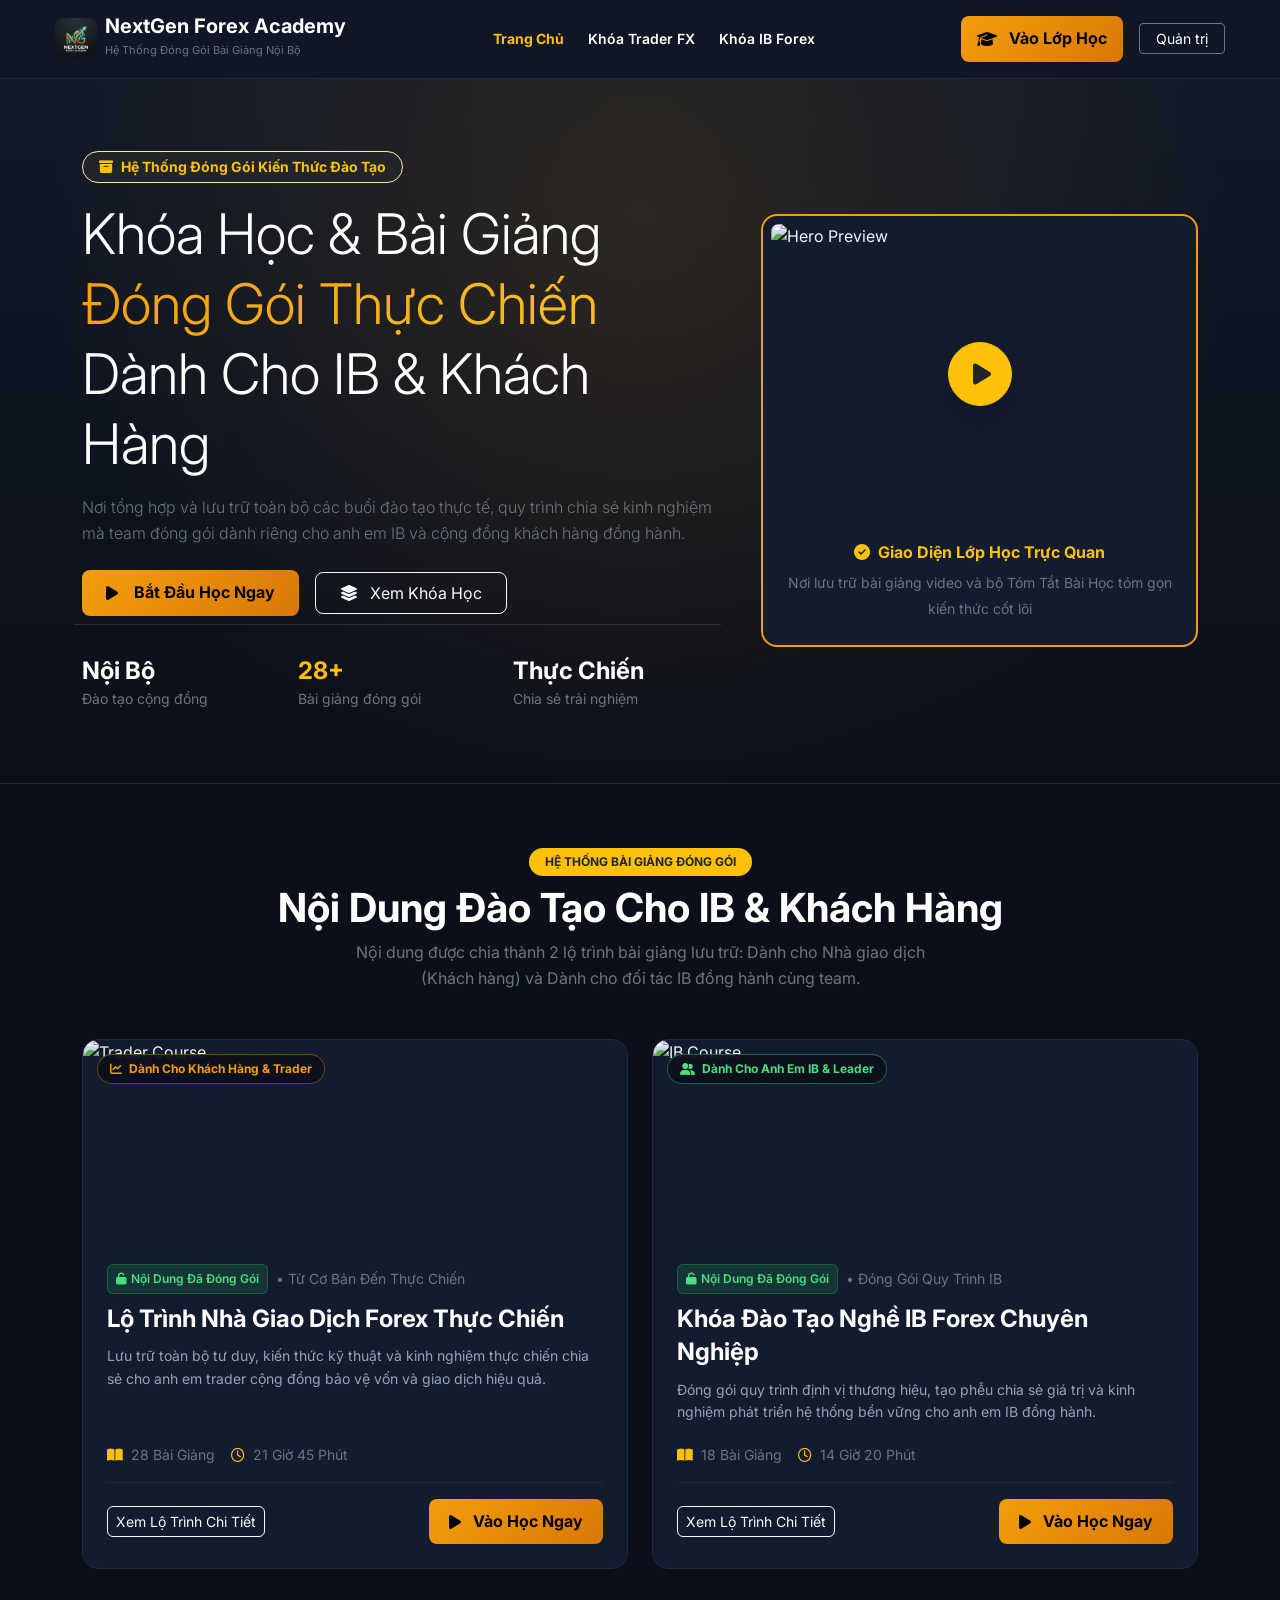
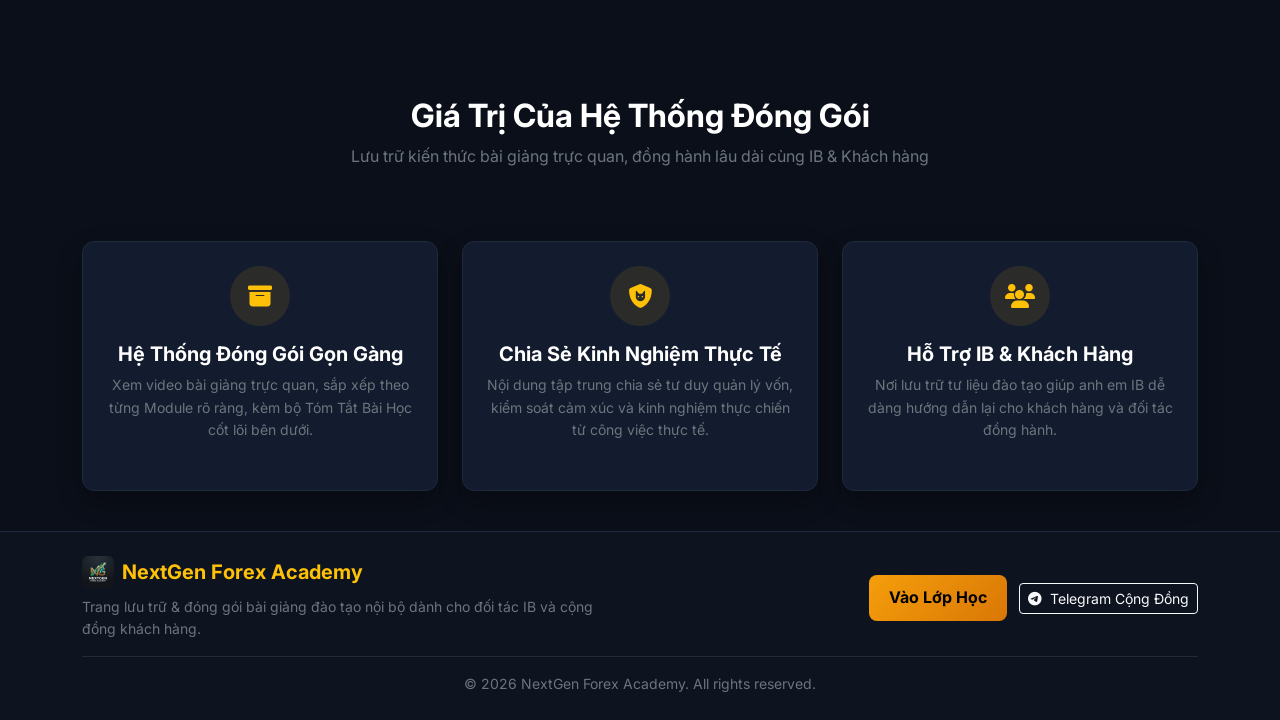
==== commit b2c07033: "Fix card layout text alignment and remove featured videos section" ====
--- a/index.html
+++ b/index.html
@@ -3,7 +3,7 @@
 <head>
     <meta charset="UTF-8">
     <meta name="viewport" content="width=device-width, initial-scale=1.0">
-    <title>Brian Forex Academy - Nền Tảng Đào Tạo Forex Thực Chiến</title>
+    <title>NextGen Forex Academy - Nền Tảng Đóng Gói Bài Giảng Đào Tạo</title>
     <!-- Google Fonts Inter & Bootstrap 5 -->
     <link href="https://fonts.googleapis.com/css2?family=Inter:wght@400;500;600;700;800&display=swap" rel="stylesheet">
     <link href="https://cdn.jsdelivr.net/npm/bootstrap@5.3.0/dist/css/bootstrap.min.css" rel="stylesheet">
@@ -30,7 +30,6 @@
                 <a href="index.html" class="text-warning fw-bold text-decoration-none small">Trang Chủ</a>
                 <a href="course.html?course=forex-trader" class="text-white hover-warning text-decoration-none small fw-semibold">Khóa Trader FX</a>
                 <a href="course.html?course=forex-ib" class="text-white hover-warning text-decoration-none small fw-semibold">Khóa IB Forex</a>
-                <a href="#featured-videos" class="text-white hover-warning text-decoration-none small fw-semibold">Video Tiêu Điểm</a>
             </nav>
 
             <div class="d-flex align-items-center gap-3">
@@ -183,64 +182,6 @@
             </div>
         </div>
     </section>
-                                <span class="text-secondary small">• Xây Dựng Hệ Thống IB</span>
-                            </div>
-                            <h3 class="course-card-title fs-4">Khóa Đào Tạo Nghề IB Forex Chuyên Nghiệp</h3>
-                            <p class="course-card-desc">
-                                Quy trình từ A-Z định vị thương hiệu cá nhân, tạo phễu thu hút nhà đầu tư tự nhiên, quản trị đội ngũ và duy trì khối lượng giao dịch cho hệ thống.
-                            </p>
-
-                            <div class="d-flex align-items-center gap-3 text-secondary small mb-3">
-                                <span><i class="fa-solid fa-book-open text-warning me-1"></i> 18 Bài Giảng</span>
-                                <span><i class="fa-regular fa-clock text-warning me-1"></i> 14 Giờ 20 Phút</span>
-                                <span><i class="fa-solid fa-star text-warning me-1"></i> 5.0/5.0</span>
-                            </div>
-
-                            <div class="course-card-footer">
-                                <a href="course.html?course=forex-ib" class="btn btn-outline-light btn-sm rounded-2">
-                                    Xem Lộ Trình Chi Tiết
-                                </a>
-                                <a href="learn.html?course=forex-ib" class="btn-gold btn-sm">
-                                    <i class="fa-solid fa-play me-1"></i> Vào Học Ngay (Free)
-                                </a>
-                            </div>
-                        </div>
-                    </div>
-                </div>
-            </div>
-        </div>
-    </section>
-
-    <!-- Featured Video Showcase Section -->
-    <section class="py-5" id="featured-videos" style="background: #0e1422; border-top: 1px solid #1e293b; border-bottom: 1px solid #1e293b;">
-        <div class="container">
-            <div class="d-flex align-items-center justify-content-between mb-4 flex-wrap gap-2">
-                <div>
-                    <h3 class="fw-bold text-white mb-1"><i class="fa-solid fa-circle-play text-warning me-2"></i> Video Học Bài Mẫu Tiêu Điểm</h3>
-                    <p class="text-secondary small mb-0">Xem trực tiếp các bài giảng mẫu hoàn toàn miễn phí</p>
-                </div>
-                <a href="learn.html?course=forex-trader" class="btn btn-outline-warning btn-sm px-3 rounded-pill fw-bold">
-                    Xem Toàn Bộ Trong LMS <i class="fa-solid fa-arrow-right ms-1"></i>
-                </a>
-            </div>
-
-            <div class="row g-4">
-                <div class="col-lg-8">
-                    <div class="video-player-wrapper">
-                        <iframe id="main-video-player" src="https://www.youtube.com/embed/2LYNDduF8Ko" title="YouTube video player" allowfullscreen></iframe>
-                    </div>
-                </div>
-                <div class="col-lg-4">
-                    <div class="playlist-sidebar-card p-3" style="max-height: 440px;">
-                        <h6 class="fw-bold text-white mb-3 text-warning"><i class="fa-solid fa-list me-2"></i> Danh Sách Video Phát Nổi Bật</h6>
-                        <div class="playlist-scroll-area" id="youtube-playlist">
-                            <!-- Populated dynamically via JS -->
-                        </div>
-                    </div>
-                </div>
-            </div>
-        </div>
-    </section>
 
     <!-- Why Choose NextGen Forex Academy -->
     <section class="py-5">
@@ -309,63 +250,5 @@
 
     <!-- Bootstrap JS -->
     <script src="https://cdn.jsdelivr.net/npm/bootstrap@5.3.0/dist/js/bootstrap.bundle.min.js"></script>
-
-    <script>
-        // Video Playlist Integration
-        let playlistData = [
-            { youtubeId: "2LYNDduF8Ko", title: "P2P USDT: Làm thế nào để không bị khóa tài khoản?" },
-            { youtubeId: "9X3l4EcSwNc", title: "Để Crypto Ở Đâu An Toàn? Cơn Ác Mộng Hack Ví Metamask & Sập Sàn Tập Trung" },
-            { youtubeId: "OLGOzdNUjYw", title: "Xu Hướng Crypto 3-5 Năm Tới: Cuộc Cách Mạng Thanh Toán Bằng Stablecoin" }
-        ];
-
-        function getYouTubeId(urlOrId) {
-            if (!urlOrId) return '';
-            const regExp = /^.*(youtu.be\/|v\/|u\/\w\/|embed\/|watch\?v=|\&v=)([^#\&\?]*).*/;
-            const match = urlOrId.match(regExp);
-            return (match && match[2].length === 11) ? match[2] : urlOrId.trim();
-        }
-
-        function renderVideos() {
-            const playlistContainer = document.getElementById('youtube-playlist');
-            if (playlistContainer) {
-                playlistContainer.innerHTML = playlistData.map((video, index) => {
-                    const cleanId = getYouTubeId(video.youtubeId);
-                    const thumbUrl = `https://img.youtube.com/vi/${cleanId}/mqdefault.jpg`;
-                    return `
-                        <div class="playlist-video-item ${index === 0 ? 'active' : ''}" onclick="playVideo('${cleanId}', this)">
-                            <img src="${thumbUrl}" class="video-item-thumb" alt="video thumb">
-                            <div class="video-item-title">${video.title}</div>
-                        </div>
-                    `;
-                }).join('');
-            }
-        }
-
-        function playVideo(id, element) {
-            const player = document.getElementById('main-video-player');
-            if (player) {
-                player.src = `https://www.youtube.com/embed/${id}?autoplay=1`;
-            }
-            document.querySelectorAll('.playlist-video-item').forEach(item => item.classList.remove('active'));
-            if (element) element.classList.add('active');
-        }
-
-        async function loadVideos() {
-            try {
-                const response = await fetch(`content/videos.json?t=${Date.now()}`);
-                if (response.ok) {
-                    const fetchedVideos = await response.json();
-                    if (fetchedVideos && fetchedVideos.length > 0) {
-                        playlistData = fetchedVideos;
-                    }
-                }
-            } catch (e) {
-                console.warn("Lỗi tải danh sách video: ", e);
-            }
-            renderVideos();
-        }
-
-        window.addEventListener('DOMContentLoaded', loadVideos);
-    </script>
 </body>
 </html>
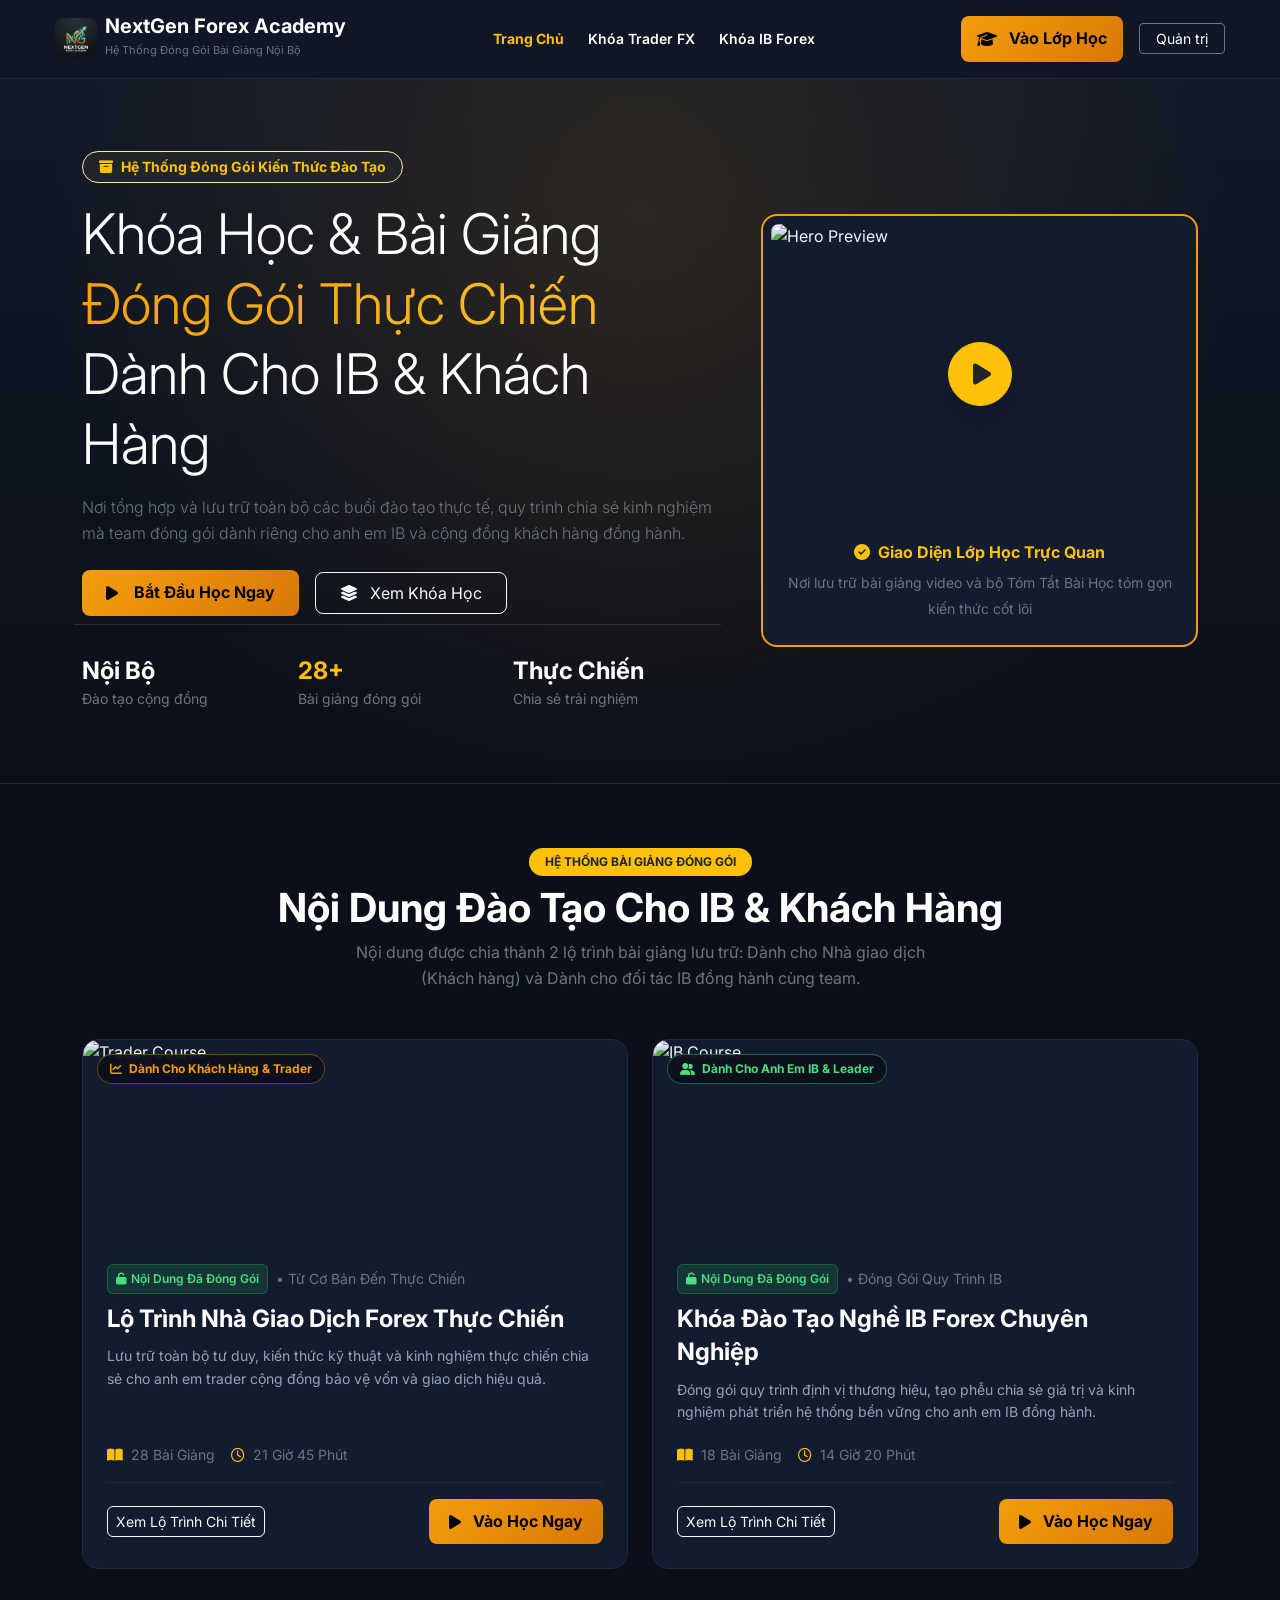
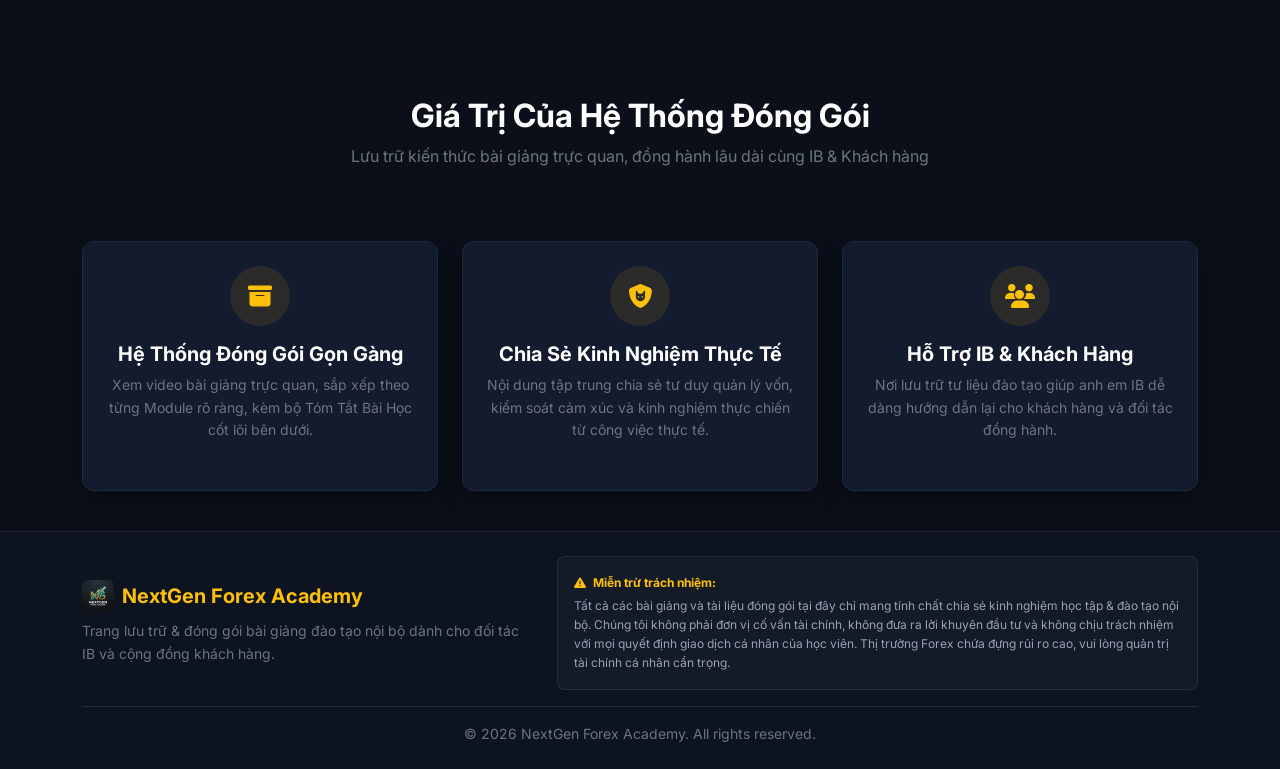
==== commit 0cd453bb: "Replace CTA buttons in footer with Disclaimer (Mien tru trach nhiem) box" ====
--- a/index.html
+++ b/index.html
@@ -228,17 +228,19 @@
     <!-- Footer -->
     <footer class="py-4" style="background-color: #0d131f; border-top: 1px solid #1e293b;">
         <div class="container text-center text-md-start">
-            <div class="row g-4 align-items-center">
-                <div class="col-md-6">
+            <div class="row g-4 align-items-center mb-3">
+                <div class="col-md-5">
                     <div class="d-flex align-items-center gap-2 mb-2">
                         <img src="assets/images/logo-nextgen.png" alt="NextGen Logo" style="width:32px; height:32px; object-fit:contain; border-radius:6px;">
                         <h5 class="fw-bold text-warning mb-0">NextGen Forex Academy</h5>
                     </div>
                     <p class="text-secondary small mb-0">Trang lưu trữ & đóng gói bài giảng đào tạo nội bộ dành cho đối tác IB và cộng đồng khách hàng.</p>
                 </div>
-                <div class="col-md-6 text-md-end">
-                    <a href="learn.html?course=forex-trader" class="btn-gold btn-sm me-2">Vào Lớp Học</a>
-                    <a href="https://t.me/" target="_blank" class="btn btn-outline-light btn-sm"><i class="fa-brands fa-telegram me-1"></i> Telegram Cộng Đồng</a>
+                <div class="col-md-7">
+                    <div class="p-3 rounded-3" style="background: rgba(255, 255, 255, 0.03); border: 1px solid rgba(255, 255, 255, 0.08); font-size: 12px; color: #94a3b8; line-height: 1.6;">
+                        <span class="text-warning fw-bold d-block mb-1"><i class="fa-solid fa-triangle-exclamation me-1"></i> Miễn trừ trách nhiệm:</span>
+                        Tất cả các bài giảng và tài liệu đóng gói tại đây chỉ mang tính chất chia sẻ kinh nghiệm học tập & đào tạo nội bộ. Chúng tôi không phải đơn vị cố vấn tài chính, không đưa ra lời khuyên đầu tư và không chịu trách nhiệm với mọi quyết định giao dịch cá nhân của học viên. Thị trường Forex chứa đựng rủi ro cao, vui lòng quản trị tài chính cá nhân cẩn trọng.
+                    </div>
                 </div>
             </div>
             <hr class="my-3 border-secondary opacity-25">
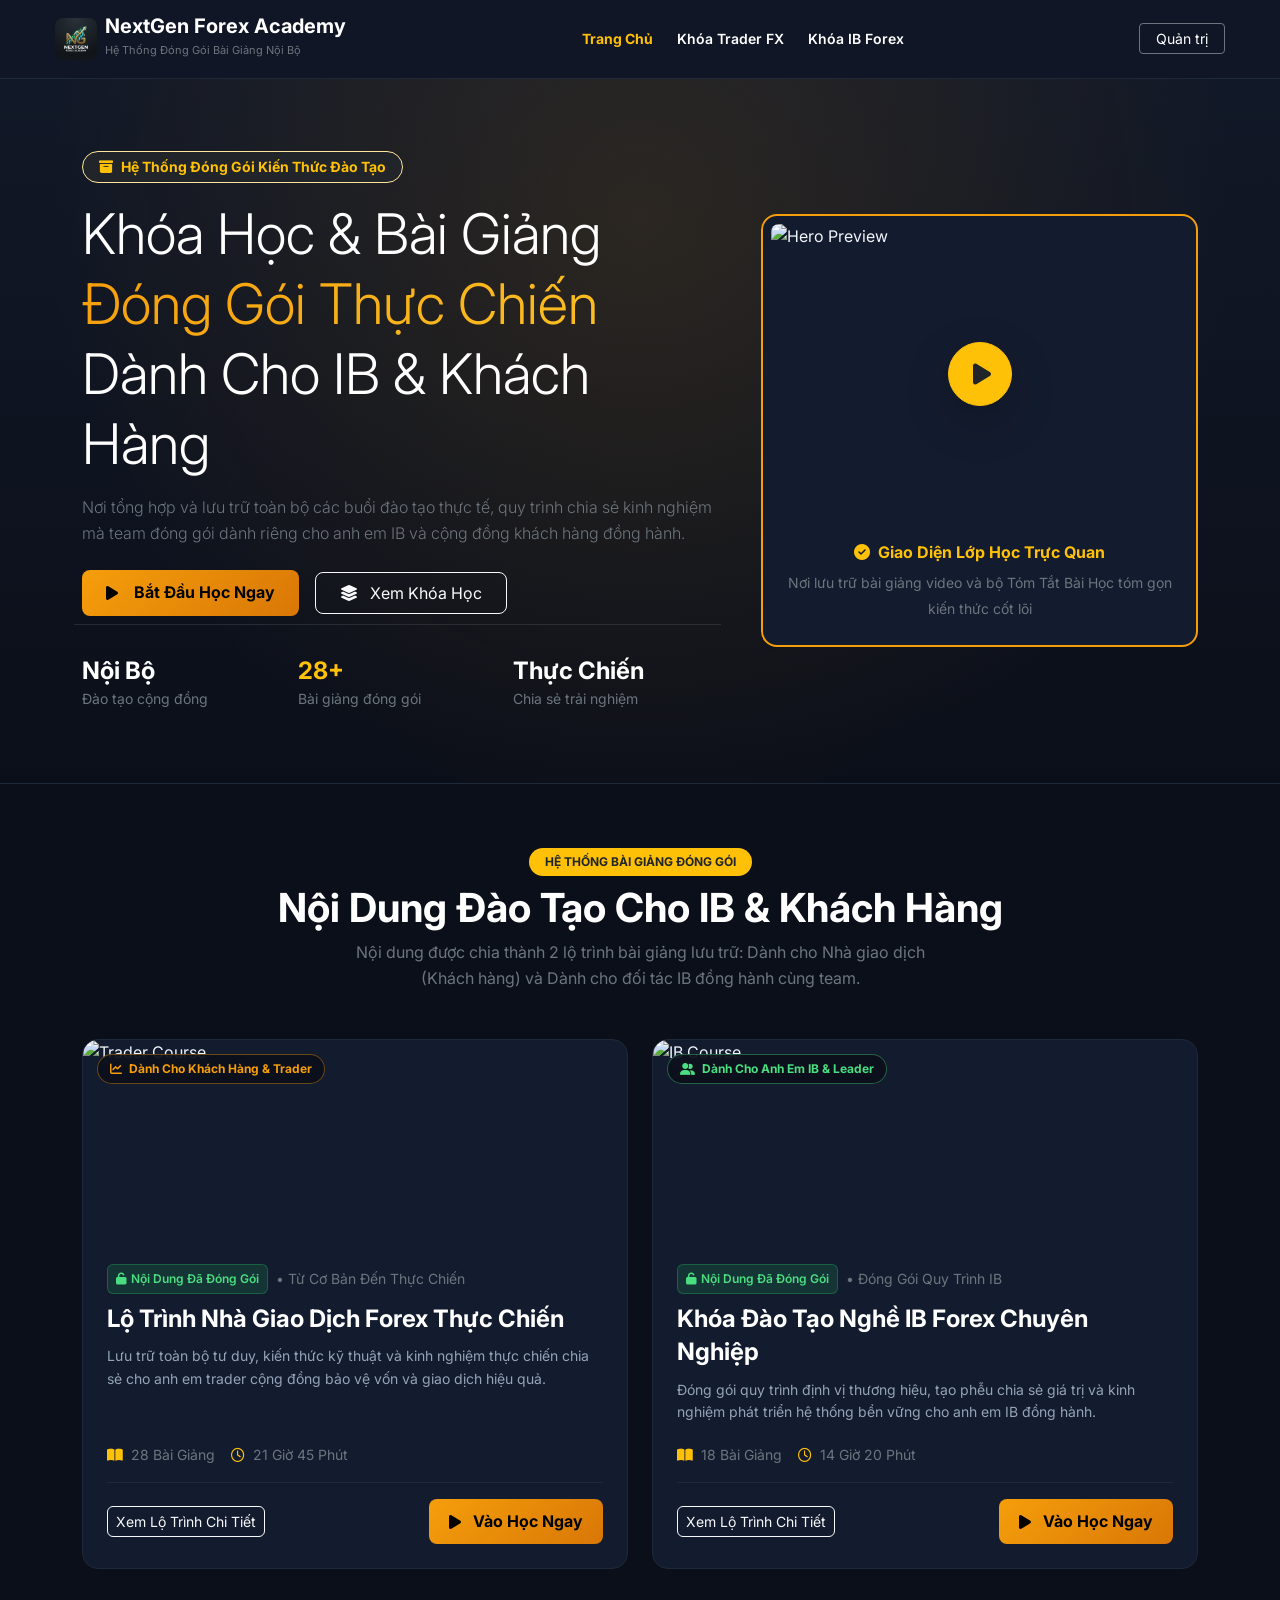
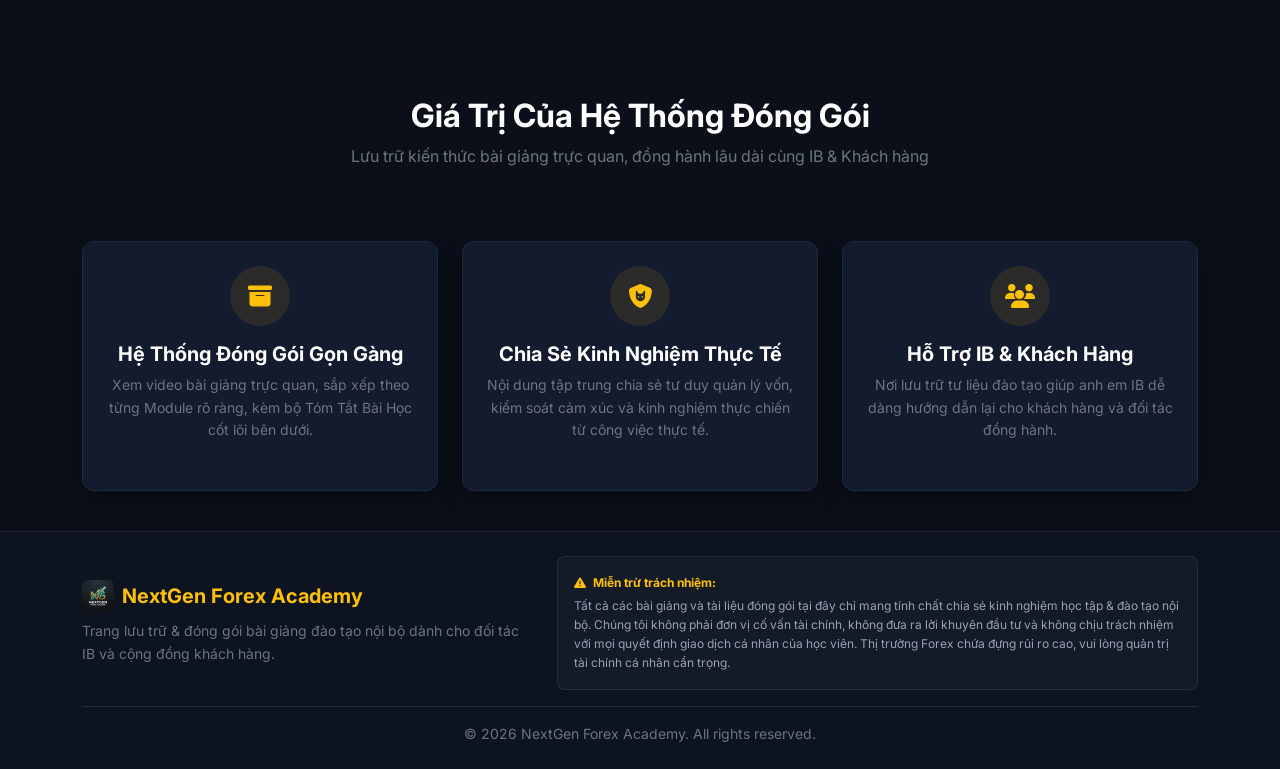
==== commit 3818a88c: "Remove top header classroom action buttons" ====
--- a/index.html
+++ b/index.html
@@ -33,9 +33,6 @@
             </nav>
 
             <div class="d-flex align-items-center gap-3">
-                <a href="learn.html?course=forex-trader" class="btn-gold btn-sm px-3">
-                    <i class="fa-solid fa-graduation-cap me-1"></i> Vào Lớp Học
-                </a>
                 <a href="/admin/" class="btn btn-outline-secondary btn-sm px-3 text-white border-secondary">Quản trị</a>
             </div>
         </div>
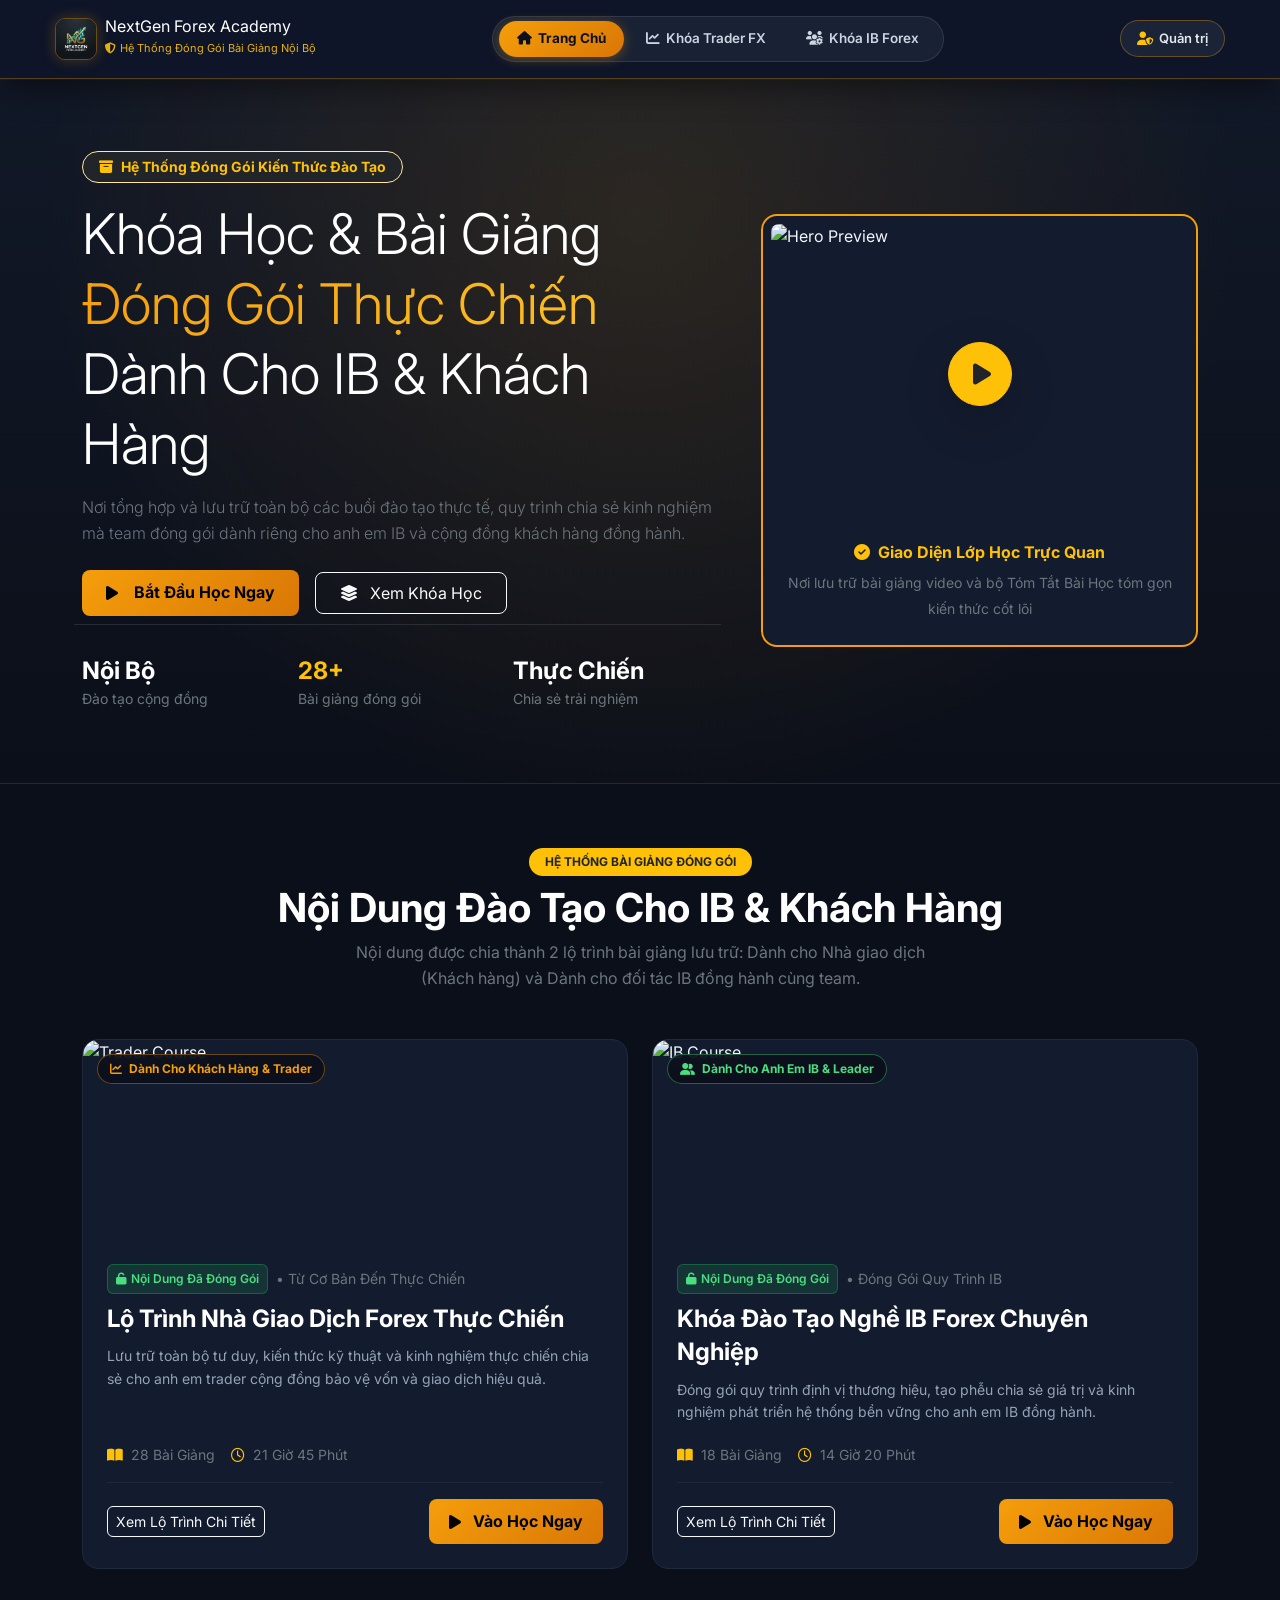
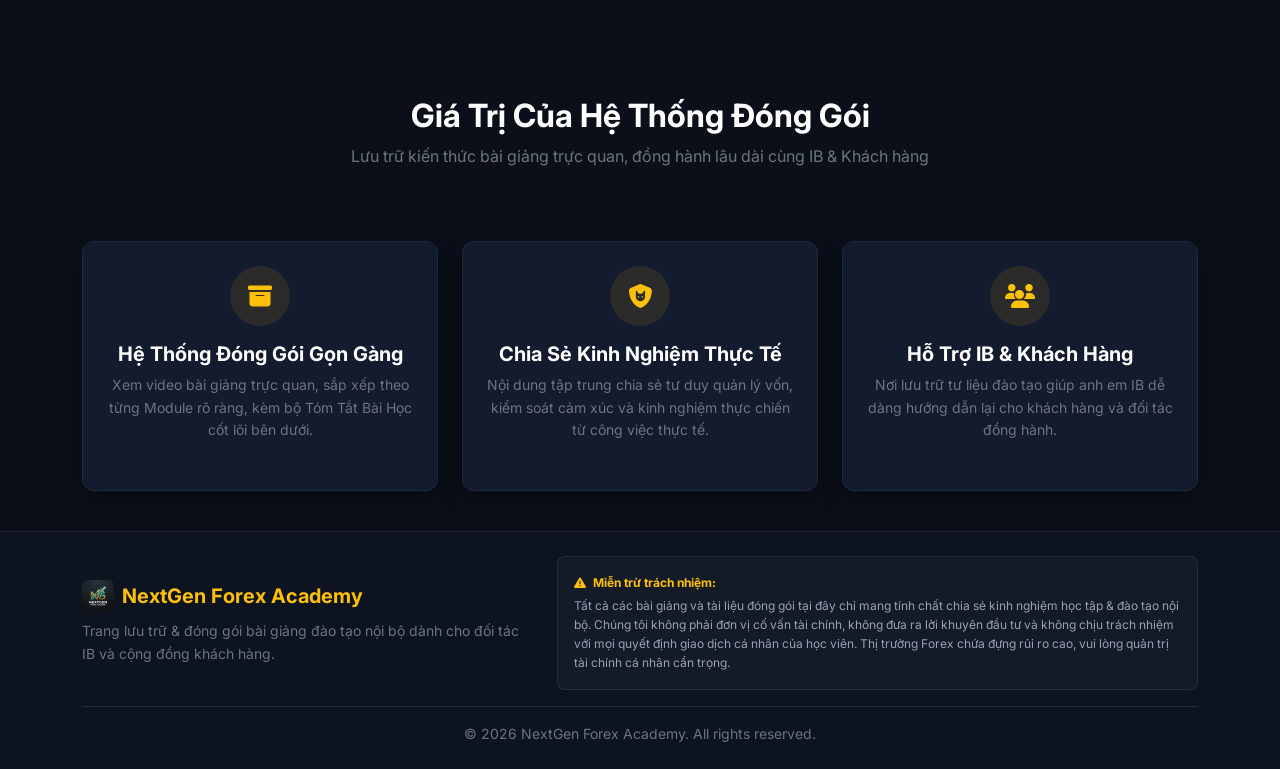
==== commit 8a8eb99a: "Redesign top header navigation with glassmorphism, glowing logo, nav pills and responsive mobile men" ====
--- a/index.html
+++ b/index.html
@@ -16,24 +16,66 @@
 <body class="lms-body">
 
     <!-- Top Navigation Header -->
-    <header class="py-3 px-4 sticky-top" style="background: rgba(17, 24, 39, 0.95); backdrop-filter: blur(12px); border-bottom: 1px solid #1f2937; z-index: 1000;">
-        <div class="container d-flex align-items-center justify-content-between">
-            <a href="index.html" class="d-flex align-items-center gap-2 text-decoration-none">
-                <img src="assets/images/logo-nextgen.png" alt="NextGen Forex Academy Logo" style="height: 42px; width: 42px; object-fit: contain; border-radius: 8px;">
-                <div>
-                    <span class="fs-5 fw-bold text-white d-block lh-1">NextGen Forex Academy</span>
-                    <span class="text-secondary small" style="font-size:11px;">Hệ Thống Đóng Gói Bài Giảng Nội Bộ</span>
-                </div>
-            </a>
-            
-            <nav class="d-none d-md-flex align-items-center gap-4">
-                <a href="index.html" class="text-warning fw-bold text-decoration-none small">Trang Chủ</a>
-                <a href="course.html?course=forex-trader" class="text-white hover-warning text-decoration-none small fw-semibold">Khóa Trader FX</a>
-                <a href="course.html?course=forex-ib" class="text-white hover-warning text-decoration-none small fw-semibold">Khóa IB Forex</a>
-            </nav>
-
-            <div class="d-flex align-items-center gap-3">
-                <a href="/admin/" class="btn btn-outline-secondary btn-sm px-3 text-white border-secondary">Quản trị</a>
+    <header class="main-header-nav py-2 py-md-3 px-3 px-md-4 sticky-top">
+        <div class="container">
+            <div class="d-flex align-items-center justify-content-between">
+                <!-- Brand Logo & Title -->
+                <a href="index.html" class="d-flex align-items-center gap-2 text-decoration-none">
+                    <img src="assets/images/logo-nextgen.png" alt="NextGen Forex Academy Logo" class="header-brand-logo">
+                    <div>
+                        <span class="fs-6 fs-md-5 fw-extrabold text-white d-block lh-1 header-brand-title">NextGen Forex Academy</span>
+                        <span class="text-warning small header-brand-subtitle" style="font-size:11px; opacity: 0.9;">
+                            <i class="fa-solid fa-shield-halved me-1"></i>Hệ Thống Đóng Gói Bài Giảng Nội Bộ
+                        </span>
+                    </div>
+                </a>
+
+                <!-- Desktop Navigation Menu Pills -->
+                <nav class="d-none d-md-flex align-items-center">
+                    <div class="nav-pill-container">
+                        <a href="index.html" class="nav-link-pill active">
+                            <i class="fa-solid fa-house"></i> Trang Chủ
+                        </a>
+                        <a href="course.html?course=forex-trader" class="nav-link-pill">
+                            <i class="fa-solid fa-chart-line"></i> Khóa Trader FX
+                        </a>
+                        <a href="course.html?course=forex-ib" class="nav-link-pill">
+                            <i class="fa-solid fa-users-gear"></i> Khóa IB Forex
+                        </a>
+                    </div>
+                </nav>
+
+                <!-- Header Actions & Mobile Toggle -->
+                <div class="d-flex align-items-center gap-2 gap-md-3">
+                    <a href="/admin/" class="btn-admin-nav">
+                        <i class="fa-solid fa-user-shield text-warning"></i> <span>Quản trị</span>
+                    </a>
+                    
+                    <button class="mobile-nav-toggle d-md-none" type="button" data-bs-toggle="collapse" data-bs-target="#mobileNavMenu" aria-controls="mobileNavMenu" aria-expanded="false" aria-label="Toggle navigation">
+                        <i class="fa-solid fa-bars fs-5"></i>
+                    </button>
+                </div>
+            </div>
+
+            <!-- Mobile Collapsible Menu -->
+            <div class="collapse d-md-none" id="mobileNavMenu">
+                <div class="mobile-menu-collapse">
+                    <div class="d-flex flex-column gap-1">
+                        <a href="index.html" class="mobile-menu-link active">
+                            <i class="fa-solid fa-house text-warning"></i> Trang Chủ
+                        </a>
+                        <a href="course.html?course=forex-trader" class="mobile-menu-link">
+                            <i class="fa-solid fa-chart-line text-warning"></i> Khóa Trader FX
+                        </a>
+                        <a href="course.html?course=forex-ib" class="mobile-menu-link">
+                            <i class="fa-solid fa-users-gear text-warning"></i> Khóa IB Forex
+                        </a>
+                        <div class="dropdown-divider border-secondary opacity-25 my-1"></div>
+                        <a href="/admin/" class="mobile-menu-link text-warning">
+                            <i class="fa-solid fa-user-shield"></i> Quản Trị Hệ Thống (CMS)
+                        </a>
+                    </div>
+                </div>
             </div>
         </div>
     </header>
--- a/style.css
+++ b/style.css
@@ -779,3 +779,154 @@
     transform: translateY(-2px);
 }
 
+/* ==========================================
+   PREMIUM HEADER NAVIGATION SYSTEM (RESPONSIVE)
+   ========================================== */
+.main-header-nav {
+    background: rgba(15, 23, 42, 0.94) !important;
+    backdrop-filter: blur(16px);
+    -webkit-backdrop-filter: blur(16px);
+    border-bottom: 1px solid rgba(245, 158, 11, 0.3) !important;
+    box-shadow: 0 8px 32px rgba(0, 0, 0, 0.45), 0 1px 0 rgba(255, 255, 255, 0.05);
+    z-index: 1050;
+    transition: all 0.3s ease;
+}
+
+.header-brand-logo {
+    height: 42px;
+    width: 42px;
+    object-fit: contain;
+    border-radius: 10px;
+    border: 1px solid rgba(245, 158, 11, 0.4);
+    box-shadow: 0 0 14px rgba(245, 158, 11, 0.25);
+    transition: all 0.3s ease;
+}
+
+.header-brand-logo:hover {
+    transform: scale(1.05);
+    box-shadow: 0 0 20px rgba(245, 158, 11, 0.4);
+}
+
+.nav-pill-container {
+    background: rgba(30, 41, 59, 0.7);
+    padding: 4px 6px;
+    border-radius: 99px;
+    border: 1px solid rgba(255, 255, 255, 0.1);
+    display: inline-flex;
+    align-items: center;
+    gap: 4px;
+}
+
+.nav-link-pill {
+    color: #cbd5e1;
+    font-size: 13.5px;
+    font-weight: 600;
+    padding: 7px 18px;
+    border-radius: 99px;
+    transition: all 0.25s ease;
+    text-decoration: none;
+    display: inline-flex;
+    align-items: center;
+    gap: 6px;
+}
+
+.nav-link-pill:hover {
+    color: #fbbf24;
+    background: rgba(245, 158, 11, 0.12);
+}
+
+.nav-link-pill.active {
+    background: linear-gradient(135deg, #f59e0b 0%, #d97706 100%);
+    color: #0b0f19 !important;
+    font-weight: 700;
+    box-shadow: 0 2px 12px rgba(245, 158, 11, 0.35);
+}
+
+.btn-admin-nav {
+    background: rgba(30, 41, 59, 0.8);
+    color: #e2e8f0;
+    font-size: 13px;
+    font-weight: 600;
+    padding: 7px 16px;
+    border-radius: 99px;
+    border: 1px solid rgba(245, 158, 11, 0.35);
+    transition: all 0.25s ease;
+    text-decoration: none;
+    display: inline-flex;
+    align-items: center;
+    gap: 6px;
+}
+
+.btn-admin-nav:hover {
+    background: rgba(245, 158, 11, 0.18);
+    border-color: #f59e0b;
+    color: #fbbf24;
+    box-shadow: 0 0 15px rgba(245, 158, 11, 0.3);
+    transform: translateY(-1px);
+}
+
+/* Mobile Navigation Toggle & Menu */
+.mobile-nav-toggle {
+    background: rgba(30, 41, 59, 0.9);
+    border: 1px solid rgba(245, 158, 11, 0.4);
+    color: #f59e0b;
+    width: 40px;
+    height: 40px;
+    border-radius: 10px;
+    display: flex;
+    align-items: center;
+    justify-content: center;
+    cursor: pointer;
+    transition: all 0.25s ease;
+    box-shadow: 0 2px 10px rgba(0, 0, 0, 0.3);
+}
+
+.mobile-nav-toggle:hover, .mobile-nav-toggle:focus {
+    background: rgba(245, 158, 11, 0.2);
+    color: #ffffff;
+    border-color: #f59e0b;
+}
+
+.mobile-menu-collapse {
+    background: rgba(15, 23, 42, 0.98);
+    border: 1px solid rgba(245, 158, 11, 0.3);
+    border-radius: 14px;
+    padding: 12px;
+    margin-top: 10px;
+    box-shadow: 0 12px 36px rgba(0, 0, 0, 0.6);
+}
+
+.mobile-menu-link {
+    display: flex;
+    align-items: center;
+    gap: 12px;
+    padding: 11px 16px;
+    border-radius: 10px;
+    color: #e2e8f0;
+    font-size: 14px;
+    font-weight: 600;
+    text-decoration: none;
+    transition: all 0.2s ease;
+}
+
+.mobile-menu-link:hover, .mobile-menu-link.active {
+    background: rgba(245, 158, 11, 0.15);
+    color: #fbbf24;
+    padding-left: 20px;
+}
+
+@media (max-width: 768px) {
+    .header-brand-title {
+        font-size: 14.5px !important;
+        letter-spacing: -0.2px;
+    }
+    .header-brand-subtitle {
+        font-size: 10px !important;
+    }
+    .header-brand-logo {
+        height: 36px;
+        width: 36px;
+    }
+}
+
+
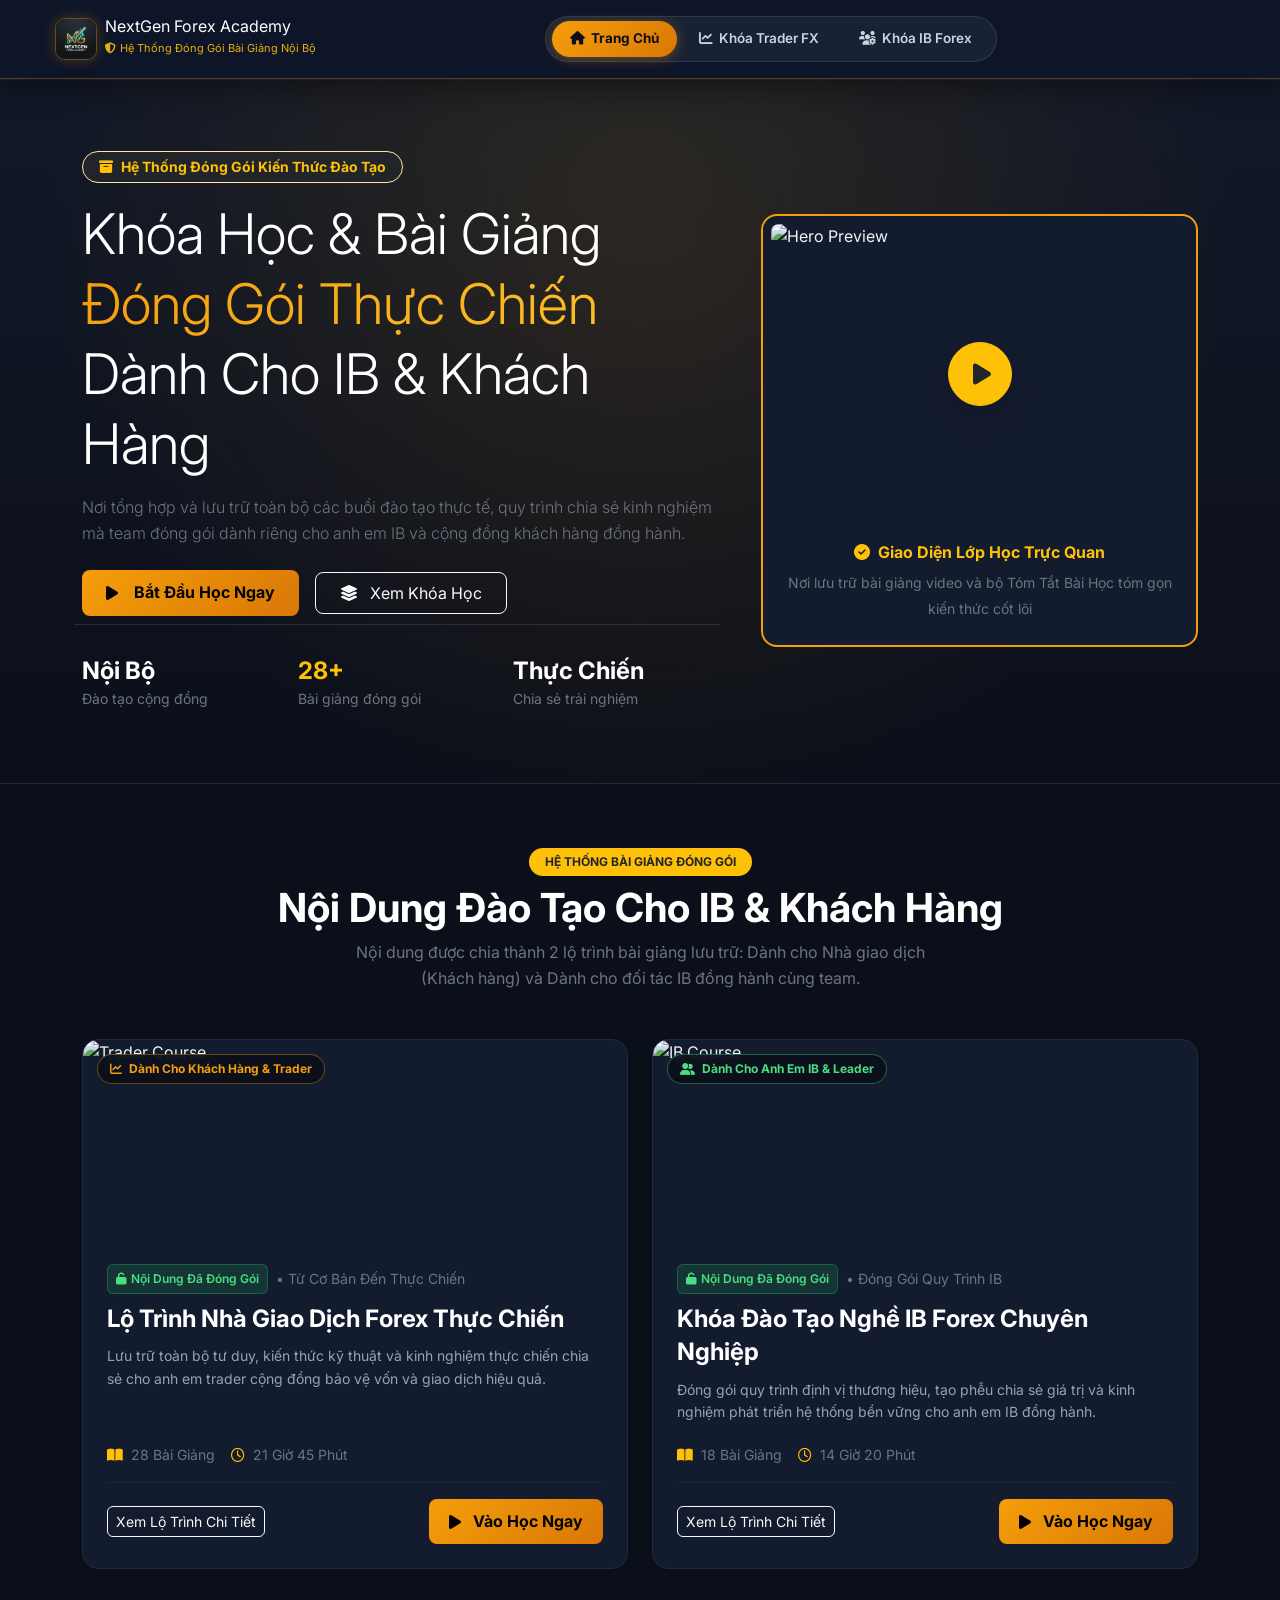
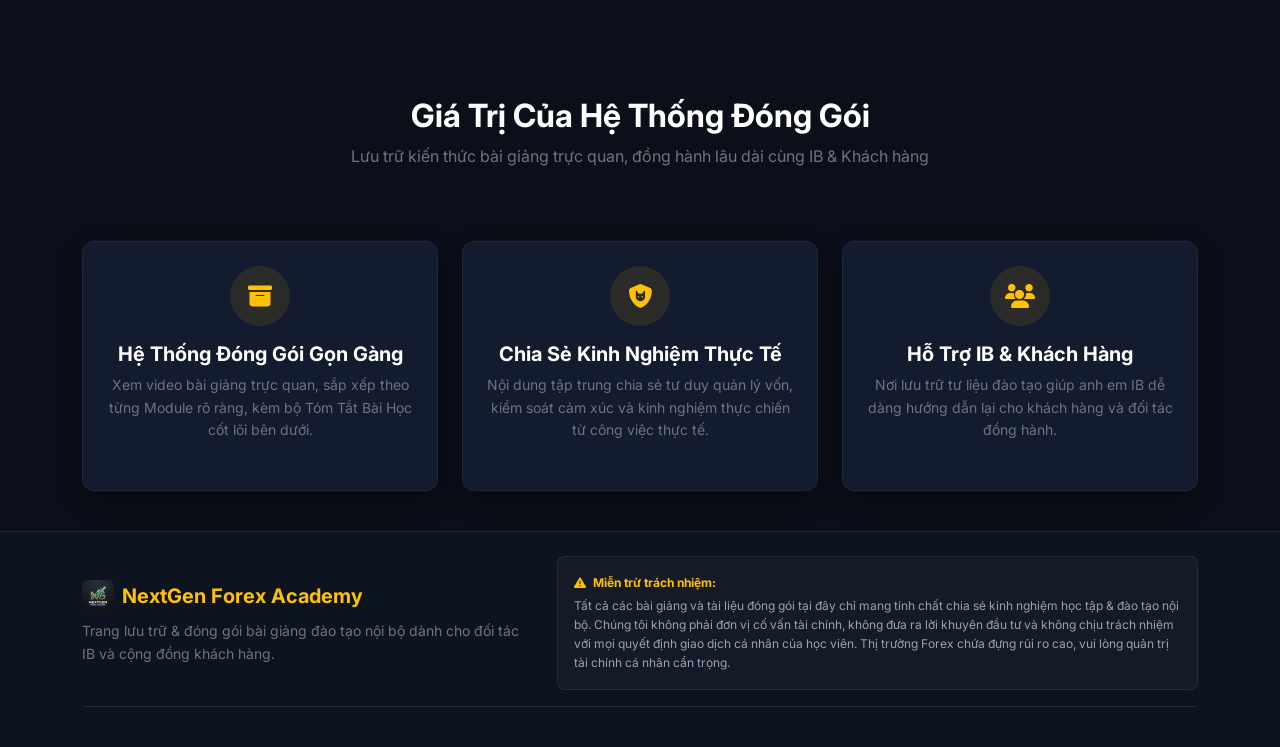
==== commit 0d457cca: "Remove public admin buttons and implement secret triple-click logo shortcut to /admin/" ====
--- a/index.html
+++ b/index.html
@@ -19,8 +19,8 @@
     <header class="main-header-nav py-2 py-md-3 px-3 px-md-4 sticky-top">
         <div class="container">
             <div class="d-flex align-items-center justify-content-between">
-                <!-- Brand Logo & Title -->
-                <a href="index.html" class="d-flex align-items-center gap-2 text-decoration-none">
+                <!-- Brand Logo & Title (Click 3 times to enter secret Admin CMS) -->
+                <a href="index.html" class="d-flex align-items-center gap-2 text-decoration-none" onclick="handleSecretAdminClick(event)" title="NextGen Forex Academy">
                     <img src="assets/images/logo-nextgen.png" alt="NextGen Forex Academy Logo" class="header-brand-logo">
                     <div>
                         <span class="fs-6 fs-md-5 fw-extrabold text-white d-block lh-1 header-brand-title">NextGen Forex Academy</span>
@@ -45,12 +45,8 @@
                     </div>
                 </nav>
 
-                <!-- Header Actions & Mobile Toggle -->
+                <!-- Header Mobile Toggle -->
                 <div class="d-flex align-items-center gap-2 gap-md-3">
-                    <a href="/admin/" class="btn-admin-nav">
-                        <i class="fa-solid fa-user-shield text-warning"></i> <span>Quản trị</span>
-                    </a>
-                    
                     <button class="mobile-nav-toggle d-md-none" type="button" data-bs-toggle="collapse" data-bs-target="#mobileNavMenu" aria-controls="mobileNavMenu" aria-expanded="false" aria-label="Toggle navigation">
                         <i class="fa-solid fa-bars fs-5"></i>
                     </button>
@@ -69,10 +65,6 @@
                         </a>
                         <a href="course.html?course=forex-ib" class="mobile-menu-link">
                             <i class="fa-solid fa-users-gear text-warning"></i> Khóa IB Forex
-                        </a>
-                        <div class="dropdown-divider border-secondary opacity-25 my-1"></div>
-                        <a href="/admin/" class="mobile-menu-link text-warning">
-                            <i class="fa-solid fa-user-shield"></i> Quản Trị Hệ Thống (CMS)
                         </a>
                     </div>
                 </div>
@@ -283,11 +275,27 @@
                 </div>
             </div>
             <hr class="my-3 border-secondary opacity-25">
-            <div class="text-center text-secondary small">
-                © 2026 NextGen Forex Academy. All rights reserved.
-            </div>
-        </div>
-    </footer>
+    <!-- Secret Admin Shortcut: Triple Click Logo -->
+    <script>
+        let secretLogoClicks = 0;
+        let secretLogoTimer = null;
+
+        function handleSecretAdminClick(event) {
+            secretLogoClicks++;
+            if (secretLogoClicks >= 3) {
+                if (event && event.preventDefault) event.preventDefault();
+                if (event && event.stopPropagation) event.stopPropagation();
+                clearTimeout(secretLogoTimer);
+                secretLogoClicks = 0;
+                window.location.href = '/admin/';
+                return false;
+            }
+            clearTimeout(secretLogoTimer);
+            secretLogoTimer = setTimeout(() => {
+                secretLogoClicks = 0;
+            }, 1200);
+        }
+    </script>
 
     <!-- Bootstrap JS -->
     <script src="https://cdn.jsdelivr.net/npm/bootstrap@5.3.0/dist/js/bootstrap.bundle.min.js"></script>
